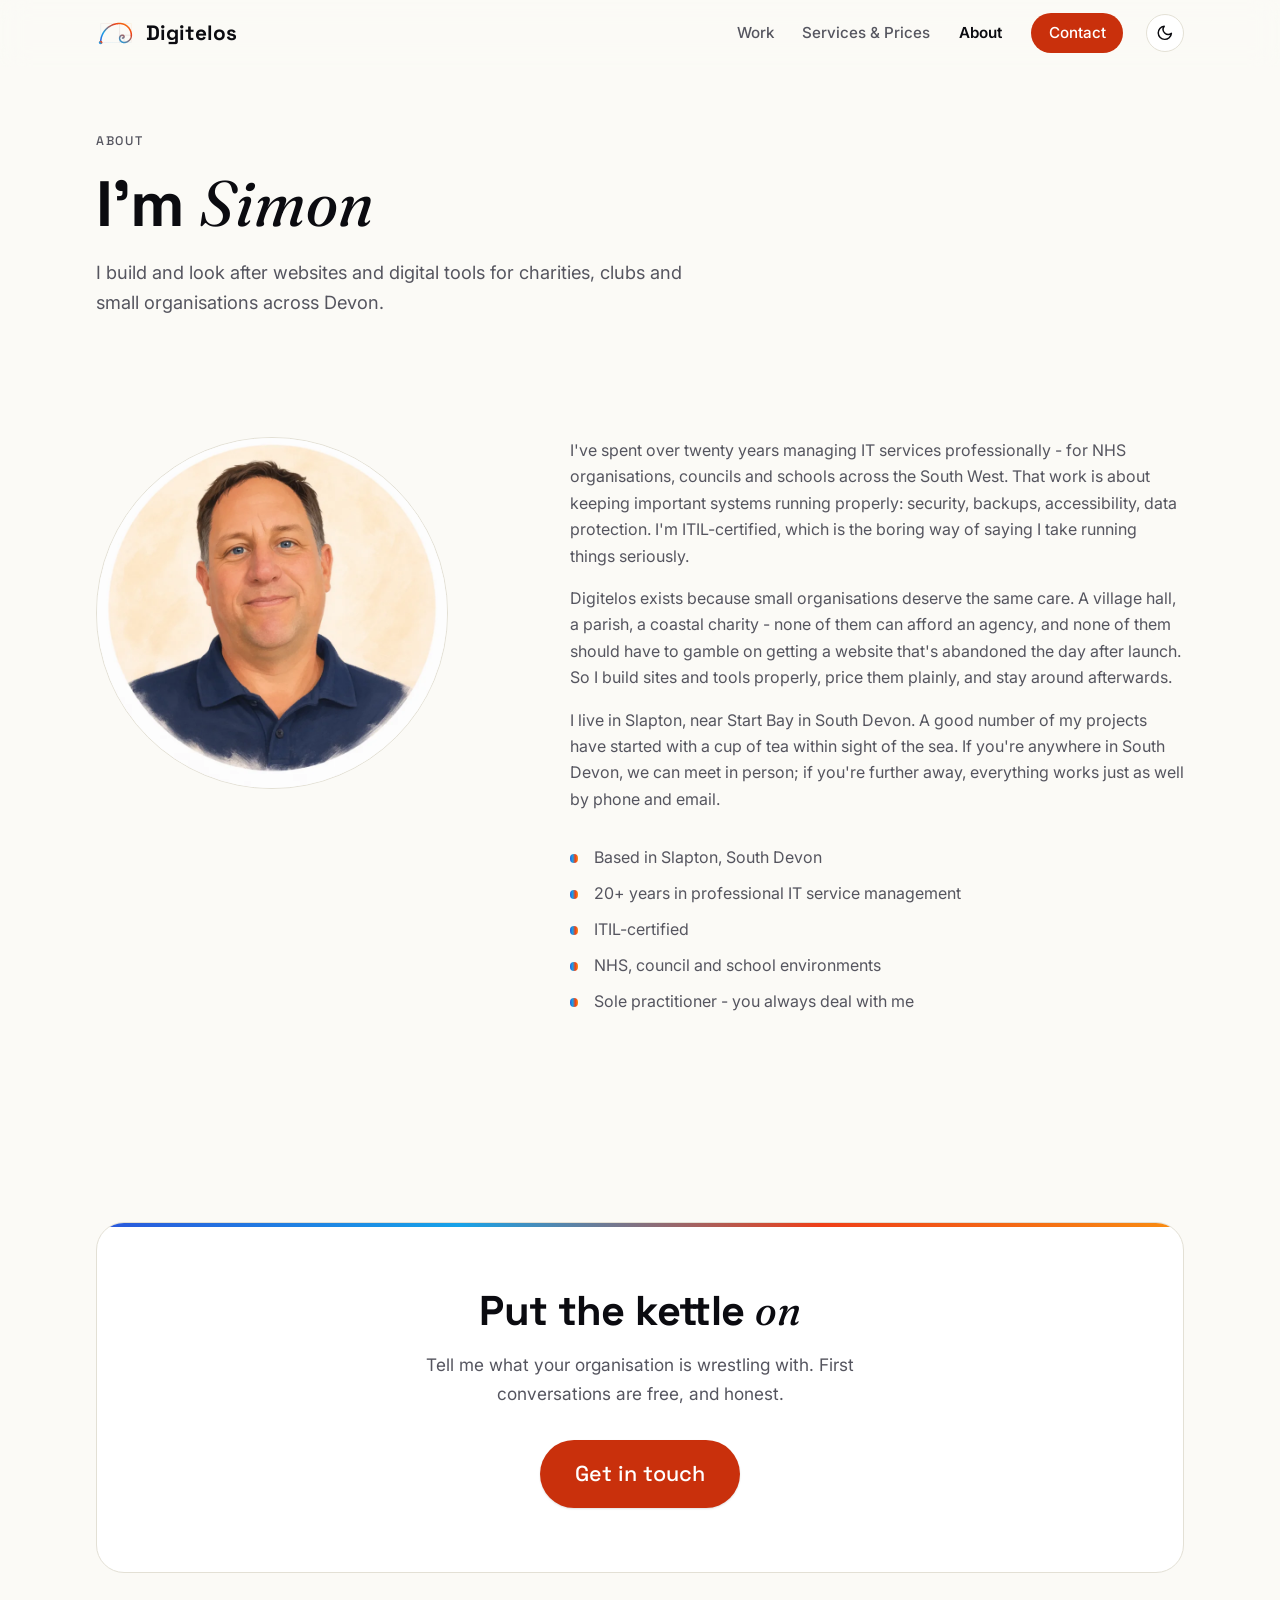
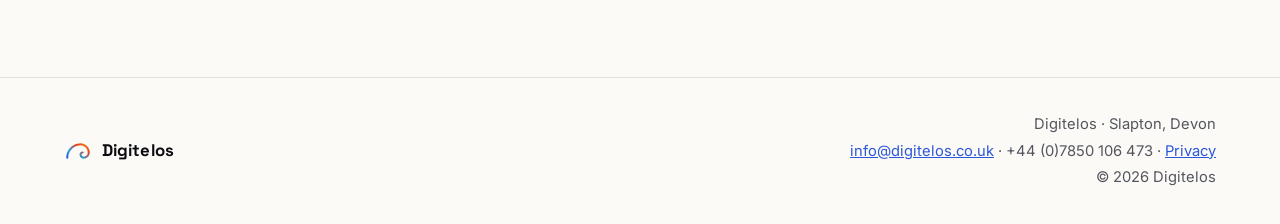
==== about/index.html @ 5cd56b97 "Add Simon's illustrated portrait to the About page Converted the uploaded 1254px PNG to an 800px Web" ====
<!DOCTYPE html>
<html lang="en-GB" data-theme="light">
<head>
  <meta charset="UTF-8">
  <meta name="viewport" content="width=device-width, initial-scale=1.0">
  <title>About Simon - Digitelos, Slapton, Devon</title>
  <meta name="description" content="Simon of Digitelos: 20+ years managing IT services for NHS organisations, councils and schools, now building websites and digital tools for Devon charities and clubs.">
  <link rel="canonical" href="https://digitelos.co.uk/about/">

  <link rel="icon" href="/favicon.ico" sizes="48x48">
  <link rel="icon" type="image/svg+xml" href="/assets/graphics/logo/Digitelos-B-appicon.svg">
  <link rel="apple-touch-icon" href="/assets/graphics/favicon/apple-touch-icon-180.png">
  <link rel="manifest" href="/site.webmanifest">
  <meta name="theme-color" content="#FBFAF6">

  <meta property="og:title" content="About Simon - Digitelos, Slapton, Devon">
  <meta property="og:description" content="Simon of Digitelos: 20+ years managing IT services for NHS organisations, councils and schools, now building websites and digital tools for Devon charities and clubs.">
  <meta property="og:image" content="https://digitelos.co.uk/assets/graphics/og-image.png">
  <meta property="og:type" content="website">
  <meta property="og:url" content="https://digitelos.co.uk/about/">

  <link rel="preconnect" href="https://fonts.googleapis.com">
  <link rel="preconnect" href="https://fonts.gstatic.com" crossorigin>
  <link rel="stylesheet" href="https://fonts.googleapis.com/css2?family=Space+Grotesk:wght@500;700&family=Inter:wght@400;500;600&family=Fraunces:ital,opsz,wght@1,9..144,430&display=swap">
  <link rel="stylesheet" href="/css/main.css">

  <script>
    // Apply saved theme before first paint to avoid a flash of the wrong theme.
    // The "js" class gates scroll-reveal hiding so content stays visible without JS.
    document.documentElement.classList.add('js');
    try {
      var t = localStorage.getItem('digitelos-theme');
      if (t === 'dark' || t === 'light') document.documentElement.dataset.theme = t;
    } catch (e) {}
  </script>

  <script type="application/ld+json">
  {
    "@context": "https://schema.org",
    "@type": "LocalBusiness",
    "name": "Digitelos",
    "description": "Websites and digital tools for charities, clubs and small organisations in Devon and the South West.",
    "url": "https://digitelos.co.uk/",
    "email": "info@digitelos.co.uk",
    "telephone": "+44 7850 106473",
    "image": "https://digitelos.co.uk/assets/graphics/og-image.png",
    "logo": "https://digitelos.co.uk/assets/graphics/logo/Digitelos-B-icon.svg",
    "address": { "@type": "PostalAddress", "addressLocality": "Slapton", "addressRegion": "Devon", "addressCountry": "GB" },
    "areaServed": ["Devon", "South West England"],
    "founder": { "@type": "Person", "name": "Simon" },
    "priceRange": "££"
  }
  </script>
</head>
<body>

  <a class="skip-link" href="#main">Skip to content</a>
  <header class="site-header">
    <div class="header-inner">
      <a class="brand" href="/" aria-label="Digitelos - home">
        <img src="/assets/graphics/logo/Digitelos-B-icon.svg" alt="" width="40" height="40">
        <span class="brand-name">Digitelos</span>
      </a>
      <nav class="site-nav" aria-label="Main">
        <button class="nav-toggle" type="button" aria-expanded="false" aria-controls="nav-menu" aria-label="Menu">
          <svg class="icon-menu" viewBox="0 0 24 24" fill="none" stroke="currentColor" stroke-width="2" stroke-linecap="round" aria-hidden="true"><path d="M4 7h16M4 12h16M4 17h16"/></svg>
          <svg class="icon-close" viewBox="0 0 24 24" fill="none" stroke="currentColor" stroke-width="2" stroke-linecap="round" aria-hidden="true"><path d="M6 6l12 12M18 6L6 18"/></svg>
        </button>
        <div class="nav-menu" id="nav-menu">
          <a href="/work/">Work</a>
          <a href="/services/">Services &amp; Prices</a>
          <a href="/about/" aria-current="page">About</a>
          <a href="/contact/" class="nav-cta">Contact</a>
        </div>
        <button class="theme-toggle" type="button" aria-label="Dark theme" aria-pressed="false">
          <svg class="icon-moon" viewBox="0 0 24 24" fill="none" stroke="currentColor" stroke-width="2" stroke-linecap="round" stroke-linejoin="round" aria-hidden="true">
            <path d="M21 12.8A9 9 0 1 1 11.2 3a7 7 0 0 0 9.8 9.8z"/>
          </svg>
          <svg class="icon-sun" viewBox="0 0 24 24" fill="none" stroke="currentColor" stroke-width="2" stroke-linecap="round" stroke-linejoin="round" aria-hidden="true">
            <circle cx="12" cy="12" r="4"/>
            <path d="M12 2v2m0 16v2M4.9 4.9l1.4 1.4m11.4 11.4 1.4 1.4M2 12h2m16 0h2M4.9 19.1l1.4-1.4M17.7 6.3l1.4-1.4"/>
          </svg>
        </button>
      </nav>
    </div>
  </header>

  <main id="main">
    <section class="page-hero">
      <p class="eyebrow">About</p>
      <h1>I'm <em class="accent-serif">Simon</em></h1>
      <p class="lede">I build and look after websites and digital tools for charities, clubs and small organisations across Devon.</p>
    </section>

    <section class="section">
      <div class="about-layout">
        <figure class="about-photo reveal">
          <img class="portrait" src="/assets/graphics/simon.webp" alt="Illustrated portrait of Simon" width="800" height="800">
        </figure>
        <div class="about-story reveal" style="--i:1">
          <p>I've spent over twenty years managing IT services professionally - for NHS organisations, councils and schools across the South West. That work is about keeping important systems running properly: security, backups, accessibility, data protection. I'm ITIL-certified, which is the boring way of saying I take running things seriously.</p>
          <p>Digitelos exists because small organisations deserve the same care. A village hall, a parish, a coastal charity - none of them can afford an agency, and none of them should have to gamble on getting a website that's abandoned the day after launch. So I build sites and tools properly, price them plainly, and stay around afterwards.</p>
          <p>I live in Slapton, near Start Bay in South Devon. A good number of my projects have started with a cup of tea within sight of the sea. If you're anywhere in South Devon, we can meet in person; if you're further away, everything works just as well by phone and email.</p>
          <ul class="fact-list">
            <li>Based in Slapton, South Devon</li>
            <li>20+ years in professional IT service management</li>
            <li>ITIL-certified</li>
            <li>NHS, council and school environments</li>
            <li>Sole practitioner - you always deal with me</li>
          </ul>
        </div>
      </div>
    </section>

    <section class="section">
      <div class="contact-panel reveal">
        <h2>Put the kettle <em class="accent-serif">on</em></h2>
        <p class="section-lede">Tell me what your organisation is wrestling with. First conversations are free, and honest.</p>
        <a class="btn btn-primary btn-lg" href="/contact/">Get in touch</a>
      </div>
    </section>
  </main>

  <footer class="site-footer">
    <div class="footer-inner">
      <a class="brand brand-footer" href="/">
        <img src="/assets/graphics/logo/Digitelos-B-icon-simple.svg" alt="" width="28" height="28">
        <span class="brand-name">Digitelos</span>
      </a>
      <div class="footer-meta">
        <p>Digitelos · Slapton, Devon</p>
        <p><a href="mailto:info@digitelos.co.uk">info@digitelos.co.uk</a> · <a class="footer-phone" href="tel:+447850106473">+44 (0)7850 106 473</a> · <a href="/privacy/">Privacy</a></p>
        <p>&copy; <span data-year>2026</span> Digitelos</p>
      </div>
    </div>
  </footer>

  <script src="/js/main.js"></script>
</body>
</html>
---- css/main.css ----
/* ==========================================================================
   Digitelos - design tokens
   Brand spectrum from the Fibonacci spiral logo kit (Concept B "Construct"):
   #2B57DB -> #17A2E8 -> #EF3F18 -> #F98E12  (cobalt -> azure -> vermilion -> amber)
   Neutrals from the kit: ink #0B0B10, parchment #ECEAE1.
   Botanical sage greens are a supporting hue for the "organic life" motif only.

   Theming: semantic tokens on :root define the LIGHT theme (default).
   [data-theme="dark"] overrides them. Components use semantic tokens only.
   ========================================================================== */

:root {
  /* Brand colours (fixed, both themes) */
  --cobalt:      #2B57DB;
  --azure:       #17A2E8;
  --vermilion:   #EF3F18;
  --amber:       #F98E12;
  --ink:         #0B0B10;
  --parchment:   #ECEAE1;
  --brand-gradient: linear-gradient(90deg, var(--cobalt), var(--azure), var(--vermilion), var(--amber));

  /* Semantic tokens - light theme (default) */
  color-scheme: light;
  --bg:          #FBFAF6;
  --surface:     #FFFFFF;
  --text:        var(--ink);
  --text-muted:  #55555F;
  --border:      #E3E0D5;
  --accent:      var(--cobalt);
  --accent-hover: #1E43B8;
  --on-accent:   #FFFFFF;
  --cta:         #C9300C;   /* darkened vermilion: 5.4:1 with white text */
  --cta-hover:   #B02A0A;
  --on-cta:      #FFFFFF;
  --focus-ring:  var(--cobalt);   /* azure is only 2.7:1 on paper - fails SC 1.4.11 */
  --input-border: #8A8678;        /* 3.6:1 vs white input fill */

  /* Hero scene */
  --chaos-stroke: #999EAB;
  --scaffold:     rgba(11, 11, 16, 0.14);
  --stem:         #5F7A56;
  --leaf-1:       #7C9070;
  --leaf-2:       #93A97F;
  --leaf-3:       #5F7A56;
  --berry:        var(--amber);
  /* Devon spring hedgerow */
  --flower-primrose: #EDD263;
  --flower-campion:  #D96FA0;
  --flower-foxglove: #C05E96;
  --flower-bluebell: #7B7FD4;
  --flower-white:    #DDDACA;
  --glow-a:       rgba(23, 162, 232, 0.16);
  --glow-b:       rgba(249, 142, 18, 0.13);

  /* Type */
  --font-display: 'Space Grotesk', system-ui, sans-serif;
  --font-body:    'Inter', system-ui, -apple-system, 'Segoe UI', sans-serif;
  --font-accent:  'Fraunces', Georgia, serif;

  /* Rhythm */
  --space-1: 0.5rem;
  --space-2: 1rem;
  --space-3: 2rem;
  --space-4: 4rem;
  --space-5: 6.5rem;
  --radius:  12px;
  --radius-lg: 20px;
  --max-width: 72rem;

  /* Motion */
  --ease-out:    cubic-bezier(0.22, 0.61, 0.36, 1);
  --ease-settle: cubic-bezier(0.55, 0.06, 0.22, 1);
  --ease-bloom:  cubic-bezier(0.34, 1.35, 0.4, 1);
}

[data-theme="dark"] {
  color-scheme: dark;
  --bg:          var(--ink);
  --surface:     #15151C;
  --text:        var(--parchment);
  --text-muted:  #9C9CA6;
  --border:      #26262F;
  --accent:      var(--azure);
  --accent-hover: #45B6EE;
  --on-accent:   #06232F;
  --cta:         var(--vermilion);
  --cta-hover:   #F25B36;
  --on-cta:      #160602;
  --focus-ring:  var(--amber);
  --input-border: #6C7180;        /* 3.7:1 vs dark surface */

  --chaos-stroke: #4E5563;
  --scaffold:     rgba(236, 234, 225, 0.16);
  --stem:         #6F8A62;
  --leaf-1:       #8FA982;
  --leaf-2:       #A3B98F;
  --leaf-3:       #6F8A62;
  --flower-primrose: #E8DA82;
  --flower-campion:  #E08BB4;
  --flower-foxglove: #D078AC;
  --flower-bluebell: #8B90E0;
  --flower-white:    #B9B6A8;
  --glow-a:       rgba(23, 162, 232, 0.12);
  --glow-b:       rgba(249, 142, 18, 0.09);
}

/* ==========================================================================
   Base
   ========================================================================== */
*, *::before, *::after { box-sizing: border-box; }
html { scroll-behavior: smooth; }
body {
  margin: 0;
  font-family: var(--font-body);
  color: var(--text);
  background: var(--bg);
  line-height: 1.65;
  font-size: 1rem;
  -webkit-font-smoothing: antialiased;
}
img { max-width: 100%; height: auto; }
h1, h2, h3 {
  font-family: var(--font-display);
  font-weight: 700;
  line-height: 1.12;
  letter-spacing: -0.015em;
  margin: 0 0 var(--space-2);
  text-wrap: balance;
}
h1 { font-size: clamp(2.4rem, 5.5vw, 4rem); }
h2 { font-size: clamp(1.8rem, 3.6vw, 2.6rem); }
h3 { font-size: 1.18rem; margin-bottom: 0.5rem; }
p { margin: 0 0 var(--space-2); }
a { color: var(--accent); }

.accent-serif {
  font-family: var(--font-accent);
  font-style: italic;
  font-weight: 430;
  letter-spacing: 0;
}

.eyebrow {
  font-family: var(--font-display);
  font-size: 0.78rem;
  font-weight: 500;
  letter-spacing: 0.14em;
  text-transform: uppercase;
  color: var(--text-muted);
  margin-bottom: var(--space-2);
}

.skip-link {
  position: absolute;
  left: -999px;
  top: 0;
  z-index: 200;
  background: var(--accent);
  color: var(--on-accent);
  padding: 0.6rem 1rem;
  border-radius: 0 0 var(--radius) 0;
}
.skip-link:focus-visible { left: 0; }

/* ==========================================================================
   Header
   ========================================================================== */
.site-header {
  position: sticky;
  top: 0;
  z-index: 100;
  background: color-mix(in srgb, var(--bg) 82%, transparent);
  backdrop-filter: blur(14px);
  -webkit-backdrop-filter: blur(14px);
  border-bottom: 1px solid transparent;
  transition: border-color 250ms var(--ease-out), background-color 250ms var(--ease-out);
}
.site-header.scrolled { border-bottom-color: var(--border); }
.header-inner {
  display: flex;
  justify-content: space-between;
  align-items: center;
  gap: var(--space-2);
  padding: 0.8rem var(--space-3);
  max-width: var(--max-width);
  margin: 0 auto;
}
.brand { display: flex; align-items: center; gap: 0.6rem; text-decoration: none; color: var(--text); }
.brand-name { font-family: var(--font-display); font-weight: 700; font-size: 1.3rem; letter-spacing: 0.01em; }
.site-nav { display: flex; align-items: center; gap: clamp(0.9rem, 2.5vw, 1.4rem); }
.nav-menu { display: flex; align-items: center; gap: clamp(0.9rem, 2.5vw, 1.8rem); }
.site-nav a { text-decoration: none; color: var(--text-muted); font-weight: 500; font-size: 0.95rem; transition: color 180ms var(--ease-out); }
.site-nav a:hover, .site-nav a:focus-visible { color: var(--accent); }
.site-nav a[aria-current="page"]:not(.nav-cta) { color: var(--text); font-weight: 600; }
.nav-toggle {
  display: none;
  align-items: center;
  justify-content: center;
  width: 2.4rem;
  height: 2.4rem;
  padding: 0;
  border: 1px solid var(--border);
  border-radius: 50%;
  background: var(--surface);
  color: var(--text);
  cursor: pointer;
}
.nav-toggle .icon-menu, .nav-toggle .icon-close { width: 1.15rem; height: 1.15rem; }
.nav-toggle .icon-close { display: none; }
.nav-toggle[aria-expanded="true"] .icon-close { display: block; }
.nav-toggle[aria-expanded="true"] .icon-menu { display: none; }
.nav-cta {
  color: var(--on-cta) !important;
  background: var(--cta);
  padding: 0.45rem 1.1rem;
  border-radius: 999px;
  transition: background-color 180ms var(--ease-out), transform 180ms var(--ease-out);
}
.nav-cta:hover, .nav-cta:focus-visible { background: var(--cta-hover); transform: translateY(-1px); }

.theme-toggle {
  display: inline-flex;
  align-items: center;
  justify-content: center;
  width: 2.4rem;
  height: 2.4rem;
  padding: 0;
  border: 1px solid var(--border);
  border-radius: 50%;
  background: var(--surface);
  color: var(--text);
  cursor: pointer;
  transition: border-color 180ms var(--ease-out), color 180ms var(--ease-out);
}
.theme-toggle:hover { border-color: var(--accent); color: var(--accent); }
.theme-toggle .icon-sun,
.theme-toggle .icon-moon { width: 1.1rem; height: 1.1rem; }
.theme-toggle .icon-sun  { display: none; }
[data-theme="dark"] .theme-toggle .icon-sun  { display: block; }
[data-theme="dark"] .theme-toggle .icon-moon { display: none; }

/* ==========================================================================
   Buttons
   ========================================================================== */
.btn {
  display: inline-flex;
  align-items: center;
  justify-content: center;
  gap: 0.5rem;
  font-family: var(--font-display);
  font-weight: 500;
  font-size: 1rem;
  text-decoration: none;
  padding: 0.85rem 1.7rem;
  border-radius: 999px;
  cursor: pointer;
  transition: background-color 200ms var(--ease-out), border-color 200ms var(--ease-out),
              color 200ms var(--ease-out), transform 200ms var(--ease-out), box-shadow 200ms var(--ease-out);
}
.btn-primary {
  background: var(--cta);
  color: var(--on-cta);
  box-shadow: 0 1px 2px rgba(11, 11, 16, 0.12);
}
.btn-primary:hover, .btn-primary:focus-visible {
  background: var(--cta-hover);
  transform: translateY(-2px);
  box-shadow: 0 6px 18px color-mix(in srgb, var(--cta) 30%, transparent);
}
.btn-ghost {
  border: 1px solid var(--border);
  color: var(--text);
  background: transparent;
}
.btn-ghost:hover, .btn-ghost:focus-visible { border-color: var(--accent); color: var(--accent); transform: translateY(-2px); }
.btn-lg { font-size: clamp(1.05rem, 2.4vw, 1.35rem); padding: 1rem 2.2rem; }

/* ==========================================================================
   Hero
   ========================================================================== */
.hero {
  position: relative;
  overflow: hidden;
}
.hero-glow {
  position: absolute;
  width: 44rem;
  height: 44rem;
  border-radius: 50%;
  filter: blur(70px);
  pointer-events: none;
  z-index: 0;
}
.hero-glow-a { background: radial-gradient(circle, var(--glow-a), transparent 65%); top: -18rem; right: -10rem; animation: drift 16s var(--ease-out) infinite alternate; }
.hero-glow-b { background: radial-gradient(circle, var(--glow-b), transparent 65%); bottom: -22rem; left: -12rem; animation: drift 19s var(--ease-out) infinite alternate-reverse; }
@keyframes drift {
  from { transform: translate(0, 0); }
  to   { transform: translate(2.2rem, 1.4rem); }
}

.hero-inner {
  position: relative;
  z-index: 1;
  display: grid;
  grid-template-columns: minmax(0, 6fr) minmax(0, 5fr);
  align-items: center;
  gap: var(--space-3);
  max-width: var(--max-width);
  margin: 0 auto;
  padding: var(--space-4) var(--space-3) var(--space-3);
  min-height: min(78dvh, 46rem);
}
.hero-copy .lede {
  font-size: 1.14rem;
  color: var(--text-muted);
  max-width: 34rem;
}
.hero-ctas { display: flex; flex-wrap: wrap; gap: var(--space-2); margin: var(--space-3) 0; }

.capability-strip {
  display: flex;
  flex-wrap: wrap;
  gap: 0.4rem 1.4rem;
  font-family: var(--font-display);
  font-size: 0.78rem;
  font-weight: 500;
  letter-spacing: 0.12em;
  text-transform: uppercase;
  color: var(--text-muted);
}
.capability-strip span { position: relative; }
.capability-strip span + span::before {
  content: "";
  position: absolute;
  left: -0.85rem;
  top: 50%;
  width: 3px;
  height: 3px;
  border-radius: 50%;
  background: var(--amber);
  transform: translateY(-50%);
}

/* ---- Hero scene: chaos -> spiral -> bloom -------------------------------- */
.hero-scene { position: relative; }
.scene-svg { width: 100%; height: auto; display: block; }

/* Chaos items: visible tangle by default; on .settled they spin/shrink into
   the spiral's eye. --tx/--ty point each item at the eye; --d staggers. */
.chaos-item {
  opacity: 0.85;
  transition: transform 2.4s var(--ease-settle) var(--d, 0s),
              opacity 1.4s ease calc(var(--d, 0s) + 0.9s);
}
.chaos-stroke { stroke: var(--chaos-stroke); stroke-width: 2; stroke-linecap: round; stroke-linejoin: round; fill: none; }
.chaos-fill   { fill: var(--chaos-stroke); }
.chaos-fill circle { stroke: none; }
.chaos-tint-azure     { stroke: color-mix(in srgb, var(--azure) 55%, var(--chaos-stroke)); }
.chaos-tint-vermilion { stroke: color-mix(in srgb, var(--vermilion) 45%, var(--chaos-stroke)); }
.settled .chaos-item {
  opacity: 0;
  transform: translate(var(--tx, 0), var(--ty, 0)) rotate(var(--rz, 90deg)) scale(0.12);
}

/* Golden scaffold + spiral: hidden until the chaos converges. */
.scaffold rect, .scaffold path {
  stroke: var(--scaffold);
  stroke-width: 0.7;
  fill: none;
}
.scaffold { opacity: 0; transition: opacity 1.7s ease 3.4s; }
.settled .scaffold { opacity: 1; }

.spiral-path {
  stroke-width: 7;
  stroke-linecap: round;
  fill: none;
  stroke-dasharray: 100;
  stroke-dashoffset: 100;
  transition: stroke-dashoffset 3.1s var(--ease-out) 1.2s;
}
.settled .spiral-path { stroke-dashoffset: 0; }

.spiral-dot { opacity: 0; transform-origin: center; transform-box: fill-box; transform: scale(0); transition: opacity 0.5s ease, transform 0.6s var(--ease-bloom); }
.spiral-dot-start { transition-delay: 1.3s; }
.spiral-dot-end   { transition-delay: 4.1s; }
.settled .spiral-dot { opacity: 1; transform: scale(1); }

/* Flora: a Devon spring hedgerow that blooms after the spiral settles,
   then sways gently forever. */
.stem      { stroke: var(--stem); stroke-width: 2.2; stroke-linecap: round; fill: none; }
.stem-thin { stroke: var(--stem); stroke-width: 1.4; stroke-linecap: round; fill: none; }
.grass       { stroke: var(--leaf-3); stroke-width: 2; stroke-linecap: round; fill: none; }
.grass-light { stroke: var(--leaf-2); }
.fern { stroke: var(--leaf-1); stroke-width: 1.8; stroke-linecap: round; fill: none; }
.leaf-1 { fill: var(--leaf-1); }
.leaf-2 { fill: var(--leaf-2); }
.leaf-3 { fill: var(--leaf-3); }
.berry  { fill: var(--berry); }
.umbel-dot       { fill: var(--flower-white); }
.blossom         { fill: var(--flower-white); }
.petal-primrose  { fill: var(--flower-primrose); }
.petal-campion   { fill: var(--flower-campion); }
.bell-foxglove   { fill: var(--flower-foxglove); }
.bell-bluebell   { fill: var(--flower-bluebell); }
.flower-centre       { fill: var(--amber); }
.flower-centre-light { fill: var(--bg); }
.seed      { fill: var(--leaf-2); opacity: 0.8; }
.seed-warm { fill: var(--amber); }
.sprig {
  opacity: 0;
  transform-origin: bottom center;
  transform-box: fill-box;
  transform: scale(0.55);
  transition: opacity 0.9s ease var(--d, 4.2s), transform 1.3s var(--ease-bloom) var(--d, 4.2s);
}
.settled .sprig { opacity: 1; transform: scale(1); }
.leaf, .berry, .bloom {
  opacity: 0;
  transform-box: fill-box;
  transform-origin: bottom center;
  transition: opacity 0.7s ease var(--d, 4.6s), scale 1s var(--ease-bloom) var(--d, 4.6s);
  scale: 0.2;
}
.settled .leaf, .settled .berry, .settled .bloom { opacity: 1; scale: 1; }
/* Sway starts only after every bloom has finished (last bloom ends ~7.6s),
   and always eases out from 0deg — a reversed animation-direction here
   would make plants snap to full tilt on the first frame. */
.settled .sprig { animation: sway 7.5s ease-in-out 8s infinite alternate; }
.settled .flora > g:nth-child(even) .sprig { --sway-amp: -2deg; animation-duration: 9s; }
@keyframes sway {
  from { rotate: 0deg; }
  to   { rotate: var(--sway-amp, 2.4deg); }
}

.replay {
  position: absolute;
  right: 0.4rem;
  bottom: 0.4rem;
  display: inline-flex;
  align-items: center;
  justify-content: center;
  width: 2.5rem;
  height: 2.5rem;
  border: 1px solid var(--border);
  border-radius: 50%;
  background: color-mix(in srgb, var(--surface) 80%, transparent);
  color: var(--text-muted);
  cursor: pointer;
  transition: color 180ms var(--ease-out), border-color 180ms var(--ease-out), opacity 400ms ease;
}
.replay[hidden] { display: none; }
.hero-scene.no-anim * { transition: none !important; animation: none !important; }
.replay:hover, .replay:focus-visible { color: var(--accent); border-color: var(--accent); }
.replay svg { width: 1.05rem; height: 1.05rem; }

/* ==========================================================================
   Sections
   ========================================================================== */
.section {
  max-width: var(--max-width);
  margin: 0 auto;
  padding: var(--space-5) var(--space-3);
}
.section-alt {
  max-width: none;
  background: color-mix(in srgb, var(--surface) 55%, var(--bg));
  border-top: 1px solid var(--border);
  border-bottom: 1px solid var(--border);
}
.section-alt > * { max-width: var(--max-width); margin-left: auto; margin-right: auto; }
.section-head { max-width: 44rem; margin-bottom: var(--space-4); }
.section-lede { color: var(--text-muted); font-size: 1.08rem; }

/* Services */
.card-grid {
  display: grid;
  grid-template-columns: repeat(3, minmax(0, 1fr));
  gap: var(--space-2);
}
.card {
  background: var(--surface);
  border: 1px solid var(--border);
  border-radius: var(--radius-lg);
  padding: var(--space-3) var(--space-3) var(--space-2);
  transition: transform 220ms var(--ease-out), border-color 220ms var(--ease-out), box-shadow 220ms var(--ease-out);
}
.card:hover {
  transform: translateY(-4px);
  border-color: color-mix(in srgb, var(--accent) 45%, var(--border));
  box-shadow: 0 14px 34px -18px color-mix(in srgb, var(--accent) 35%, transparent);
}
.card p { color: var(--text-muted); font-size: 0.96rem; margin-bottom: 0; }
.card-icon {
  display: inline-flex;
  width: 2.9rem;
  height: 2.9rem;
  align-items: center;
  justify-content: center;
  border-radius: 12px;
  margin-bottom: var(--space-2);
  color: var(--accent);
  background: color-mix(in srgb, var(--accent) 10%, transparent);
}
.card-icon svg { width: 1.5rem; height: 1.5rem; }

/* Approach */
.steps {
  list-style: none;
  margin: 0;
  padding: 0;
  display: grid;
  grid-template-columns: repeat(3, minmax(0, 1fr));
  gap: var(--space-3);
  counter-reset: step;
}
.step { position: relative; padding-top: var(--space-2); }
.step-num {
  display: block;
  font-family: var(--font-display);
  font-weight: 700;
  font-size: 2.6rem;
  line-height: 1;
  margin-bottom: var(--space-2);
  color: var(--step-c, var(--accent));
}
/* Steps walk the brand spectrum: cobalt -> vermilion -> amber */
.step:nth-child(1) { --step-c: var(--cobalt); }
.step:nth-child(2) { --step-c: var(--vermilion); }
.step:nth-child(3) { --step-c: #B36300; }   /* amber reads 2.3:1 on paper - darkened for light theme */
[data-theme="dark"] .step:nth-child(1) { --step-c: var(--azure); }
[data-theme="dark"] .step:nth-child(3) { --step-c: var(--amber); }
.step p { color: var(--text-muted); font-size: 0.98rem; margin-bottom: 0; }

/* Fact lists */
.fact-list {
  list-style: none;
  padding: 0;
  margin: var(--space-3) 0 0;
  display: grid;
  gap: 0.6rem;
}
.fact-list li {
  position: relative;
  padding-left: 1.5rem;
  color: var(--text-muted);
}
.fact-list li::before {
  content: "";
  position: absolute;
  left: 0;
  top: 0.62em;
  width: 0.55rem;
  height: 0.55rem;
  border-radius: 50%;
  background: var(--brand-gradient);
}

/* Contact */
.contact-panel {
  position: relative;
  text-align: center;
  background: var(--surface);
  border: 1px solid var(--border);
  border-radius: calc(var(--radius-lg) * 1.4);
  padding: var(--space-4) var(--space-3);
  overflow: hidden;
}
.contact-panel::before {
  content: "";
  position: absolute;
  inset: 0 0 auto;
  height: 4px;
  background: var(--brand-gradient);
}
.contact-panel .section-lede { max-width: 34rem; margin: 0 auto var(--space-3); }
.contact-note {
  margin: var(--space-2) 0 0;
  font-family: var(--font-display);
  font-size: 0.78rem;
  font-weight: 500;
  letter-spacing: 0.12em;
  text-transform: uppercase;
  color: var(--text-muted);
}

/* Footer */
.site-footer {
  border-top: 1px solid var(--border);
  padding: var(--space-3);
}
.footer-inner {
  max-width: var(--max-width);
  margin: 0 auto;
  display: flex;
  flex-wrap: wrap;
  gap: var(--space-2);
  align-items: center;
  justify-content: space-between;
  color: var(--text-muted);
  font-size: 0.92rem;
}
.footer-inner p { margin: 0; }
.brand-footer .brand-name { font-size: 1.05rem; }

/* ==========================================================================
   Page heroes (sub-pages)
   ========================================================================== */
.page-hero {
  max-width: var(--max-width);
  margin: 0 auto;
  padding: var(--space-4) var(--space-3) 0;
}
.page-hero .lede { font-size: 1.14rem; color: var(--text-muted); max-width: 38rem; }

/* Grids */
.grid-4 { grid-template-columns: repeat(4, minmax(0, 1fr)); }
.grid-3 { grid-template-columns: repeat(3, minmax(0, 1fr)); }
.grid-2 { grid-template-columns: repeat(2, minmax(0, 1fr)); }
@media (max-width: 1080px) { .grid-4 { grid-template-columns: repeat(2, minmax(0, 1fr)); } }
@media (max-width: 900px) { .grid-3 { grid-template-columns: 1fr; } .grid-2 { grid-template-columns: 1fr; } }

/* Work strip cards (home) */
.work-card {
  display: flex;
  flex-direction: column;
  gap: 0.4rem;
  background: var(--surface);
  border: 1px solid var(--border);
  border-radius: var(--radius-lg);
  padding: var(--space-2);
  text-decoration: none;
  color: var(--text);
  transition: transform 220ms var(--ease-out), border-color 220ms var(--ease-out), box-shadow 220ms var(--ease-out);
}
.work-card:hover, .work-card:focus-visible {
  transform: translateY(-4px);
  border-color: color-mix(in srgb, var(--accent) 45%, var(--border));
  box-shadow: 0 14px 34px -18px color-mix(in srgb, var(--accent) 35%, transparent);
}
.work-card img { border-radius: calc(var(--radius) - 2px); border: 1px solid var(--border); aspect-ratio: 3 / 2; object-fit: cover; object-position: top; }
.work-card h3 { margin: 0.4rem 0 0.2rem; font-size: 1.05rem; }
.work-card p { color: var(--text-muted); font-size: 0.92rem; margin: 0; }
.work-more { margin-top: auto; padding-top: 0.6rem; color: var(--accent); font-weight: 600; font-size: 0.92rem; }
.work-card:hover .work-more { text-decoration: underline; }

/* Work page projects */
.projects { display: grid; gap: var(--space-4); }
.project {
  display: grid;
  grid-template-columns: minmax(0, 5fr) minmax(0, 6fr);
  gap: var(--space-3);
  align-items: center;
  scroll-margin-top: 6rem;
}
.project-flip .project-figure { order: 2; }
.project-figure { margin: 0; display: grid; gap: var(--space-2); }
.shot-portrait { width: min(64%, 280px); margin: 0 auto; }
.project-figure img { border: 1px solid var(--border); border-radius: var(--radius-lg); box-shadow: 0 20px 40px -30px rgba(11, 11, 16, 0.4); }
.project h2 { margin-bottom: 0.2rem; }
.project-meta {
  font-family: var(--font-display);
  font-size: 0.78rem;
  font-weight: 500;
  letter-spacing: 0.12em;
  text-transform: uppercase;
  color: var(--text-muted);
}
.project-body p { color: var(--text-muted); }
.project-outcome { color: var(--text) !important; font-weight: 600; }
.testimonial {
  margin: var(--space-2) 0 0;
  padding: var(--space-2);
  border-left: 3px solid var(--amber);
  background: color-mix(in srgb, var(--surface) 70%, var(--bg));
  border-radius: 0 var(--radius) var(--radius) 0;
}
.testimonial cite { display: block; margin-top: 0.4rem; font-style: normal; color: var(--text-muted); font-size: 0.9rem; }
a.external { color: var(--accent); font-weight: 500; }

/* Packages & prices */
.package h2, .package h3 { font-size: 1.15rem; margin-bottom: 0.3rem; }
.price {
  font-family: var(--font-display);
  font-weight: 700;
  font-size: 2rem;
  color: var(--accent);
  margin: 0 0 var(--space-1);
}
.price-per { font-size: 1rem; font-weight: 500; color: var(--text-muted); }
.consulting-note { margin-top: var(--space-3); color: var(--text-muted); max-width: 44rem; }

/* FAQ */
.faq { max-width: 44rem; display: grid; gap: var(--space-1); }
.faq-item {
  background: var(--surface);
  border: 1px solid var(--border);
  border-radius: var(--radius);
  padding: 0;
}
.faq-item summary {
  cursor: pointer;
  padding: var(--space-2);
  font-family: var(--font-display);
  font-weight: 500;
  list-style: none;
  position: relative;
  padding-right: 3rem;
}
.faq-item summary::-webkit-details-marker { display: none; }
.faq-item summary::after {
  content: "+";
  position: absolute;
  right: var(--space-2);
  top: 50%;
  transform: translateY(-50%);
  font-size: 1.4rem;
  color: var(--accent);
  transition: transform 200ms var(--ease-out);
}
.faq-item[open] summary::after { content: "\2212"; }
.faq-item p { padding: 0 var(--space-2) var(--space-2); margin: 0; color: var(--text-muted); }

/* Why Digitelos (home) */
.why-grid {
  display: grid;
  grid-template-columns: minmax(0, 3fr) minmax(0, 2fr);
  gap: var(--space-4);
  align-items: center;
}
.why-grid p { color: var(--text-muted); }
.why-facts { background: var(--surface); border: 1px solid var(--border); border-radius: var(--radius-lg); padding: var(--space-3); }
.why-facts .fact-list { margin-top: 0; }

/* About */
.about-layout {
  display: grid;
  grid-template-columns: minmax(0, 2fr) minmax(0, 3fr);
  gap: var(--space-4);
  align-items: start;
}
.about-photo { margin: 0; }
.about-photo .portrait {
  display: block;
  width: min(100%, 22rem);
  aspect-ratio: 1;
  object-fit: cover;
  border-radius: 50%;
  border: 1px solid var(--border);
}
.photo-placeholder {
  display: flex;
  flex-direction: column;
  align-items: center;
  justify-content: center;
  gap: var(--space-2);
  text-align: center;
  aspect-ratio: 4 / 5;
  border: 1px dashed var(--border);
  border-radius: var(--radius-lg);
  background: var(--surface);
  color: var(--text-muted);
  padding: var(--space-3);
  font-size: 0.95rem;
}
.about-story p { color: var(--text-muted); }

/* Contact */
.contact-layout {
  display: grid;
  grid-template-columns: minmax(0, 3fr) minmax(0, 2fr);
  gap: var(--space-4);
  align-items: start;
}
.contact-form { display: grid; gap: var(--space-2); }
.form-field { display: grid; gap: 0.35rem; }
.form-field label { font-weight: 600; font-size: 0.95rem; }
.label-hint { font-weight: 400; color: var(--text-muted); }
.form-field input,
.form-field select,
.form-field textarea {
  font: inherit;
  color: var(--text);
  background: var(--surface);
  border: 1px solid var(--input-border);
  border-radius: var(--radius);
  padding: 0.75rem 0.9rem;
  width: 100%;
}
.form-field textarea { resize: vertical; }
.form-field input:focus-visible,
.form-field select:focus-visible,
.form-field textarea:focus-visible { outline: 3px solid var(--focus-ring); outline-offset: 1px; border-color: var(--accent); }
.contact-form .btn { justify-self: start; }
.form-note { color: var(--text-muted); font-size: 0.9rem; margin: 0; }
.contact-aside {
  background: var(--surface);
  border: 1px solid var(--border);
  border-radius: var(--radius-lg);
  padding: var(--space-3);
}
.contact-aside h2 { font-size: 1.15rem; }
.contact-aside p { color: var(--text-muted); }
.contact-big { font-family: var(--font-display); font-weight: 700; font-size: 1.2rem; word-break: break-all; }
.contact-phone { font-family: var(--font-display); font-weight: 500; color: var(--text); }

/* Prose (privacy) */
.prose { max-width: 44rem; }
.prose h2 { font-size: 1.2rem; margin-top: var(--space-3); }
.prose p { color: var(--text-muted); }

/* Footer meta */
.footer-meta { text-align: right; }
.footer-meta p { margin: 0.15rem 0; font-size: 0.92rem; }
.footer-phone { color: var(--text-muted); text-decoration: none; }
.footer-phone:hover, .footer-phone:focus-visible { color: var(--accent); text-decoration: underline; }
.contact-phone a { color: var(--text); text-decoration: none; }
.contact-phone a:hover, .contact-phone a:focus-visible { color: var(--accent); text-decoration: underline; }
@media (max-width: 720px) {
  .footer-inner { flex-direction: column; align-items: flex-start; }
  .footer-meta { text-align: left; }
}

/* ==========================================================================
   Scroll reveals
   ========================================================================== */
.js .reveal {
  opacity: 0;
  transform: translateY(26px);
  transition: opacity 0.7s ease, transform 0.7s var(--ease-out);
  transition-delay: calc(var(--i, 0) * 90ms);
}
.js .reveal.in-view { opacity: 1; transform: none; }

/* ==========================================================================
   Responsive
   ========================================================================== */
@media (max-width: 900px) {
  .hero-inner { grid-template-columns: 1fr; padding-top: var(--space-3); min-height: 0; }
  .hero-scene { max-width: 34rem; margin: 0 auto; }
  .card-grid { grid-template-columns: repeat(2, minmax(0, 1fr)); }
  .steps { grid-template-columns: 1fr; gap: var(--space-3); }
}
@media (max-width: 720px) {
  .header-inner { padding: 0.7rem var(--space-2); }
  .nav-toggle { display: inline-flex; }
  .nav-menu {
    display: none;
    position: absolute;
    top: calc(100% + 1px);
    left: 0;
    right: 0;
    flex-direction: column;
    align-items: stretch;
    gap: 0;
    padding: 0.5rem var(--space-2) var(--space-2);
    background: var(--bg);
    border-bottom: 1px solid var(--border);
    box-shadow: 0 18px 30px -20px rgba(11, 11, 16, 0.35);
  }
  .nav-menu.open { display: flex; }
  .nav-menu a { padding: 0.9rem 0.4rem; font-size: 1.05rem; border-bottom: 1px solid var(--border); }
  .nav-menu a:last-child { border-bottom: none; }
  .nav-menu .nav-cta { margin-top: 0.6rem; text-align: center; border-radius: 999px; padding: 0.7rem 1rem; }
  .site-header { position: sticky; }
  .section { padding: var(--space-4) var(--space-2); }
  .hero-inner { padding-left: var(--space-2); padding-right: var(--space-2); }
  .card-grid { grid-template-columns: 1fr; }
  .btn-lg { width: 100%; }
  .contact-layout { grid-template-columns: 1fr; }
  .about-layout { grid-template-columns: 1fr; }
  .why-grid { grid-template-columns: 1fr; }
  .project, .project-flip { grid-template-columns: 1fr; }
}
.site-header { position: sticky; }
.header-inner { position: relative; }

/* ==========================================================================
   Accessibility
   ========================================================================== */
:focus-visible { outline: 3px solid var(--focus-ring); outline-offset: 2px; }

@media (prefers-reduced-motion: reduce) {
  html { scroll-behavior: auto; }
  *, *::before, *::after { animation: none !important; transition: none !important; }
  /* Show the hero's calm end-state immediately. */
  .chaos-item { opacity: 0; }
  .scaffold, .spiral-dot, .sprig, .leaf, .berry, .bloom { opacity: 1; transform: none; scale: 1; }
  .spiral-path { stroke-dashoffset: 0; }
  .reveal { opacity: 1; transform: none; }
  .replay { display: none; }
}
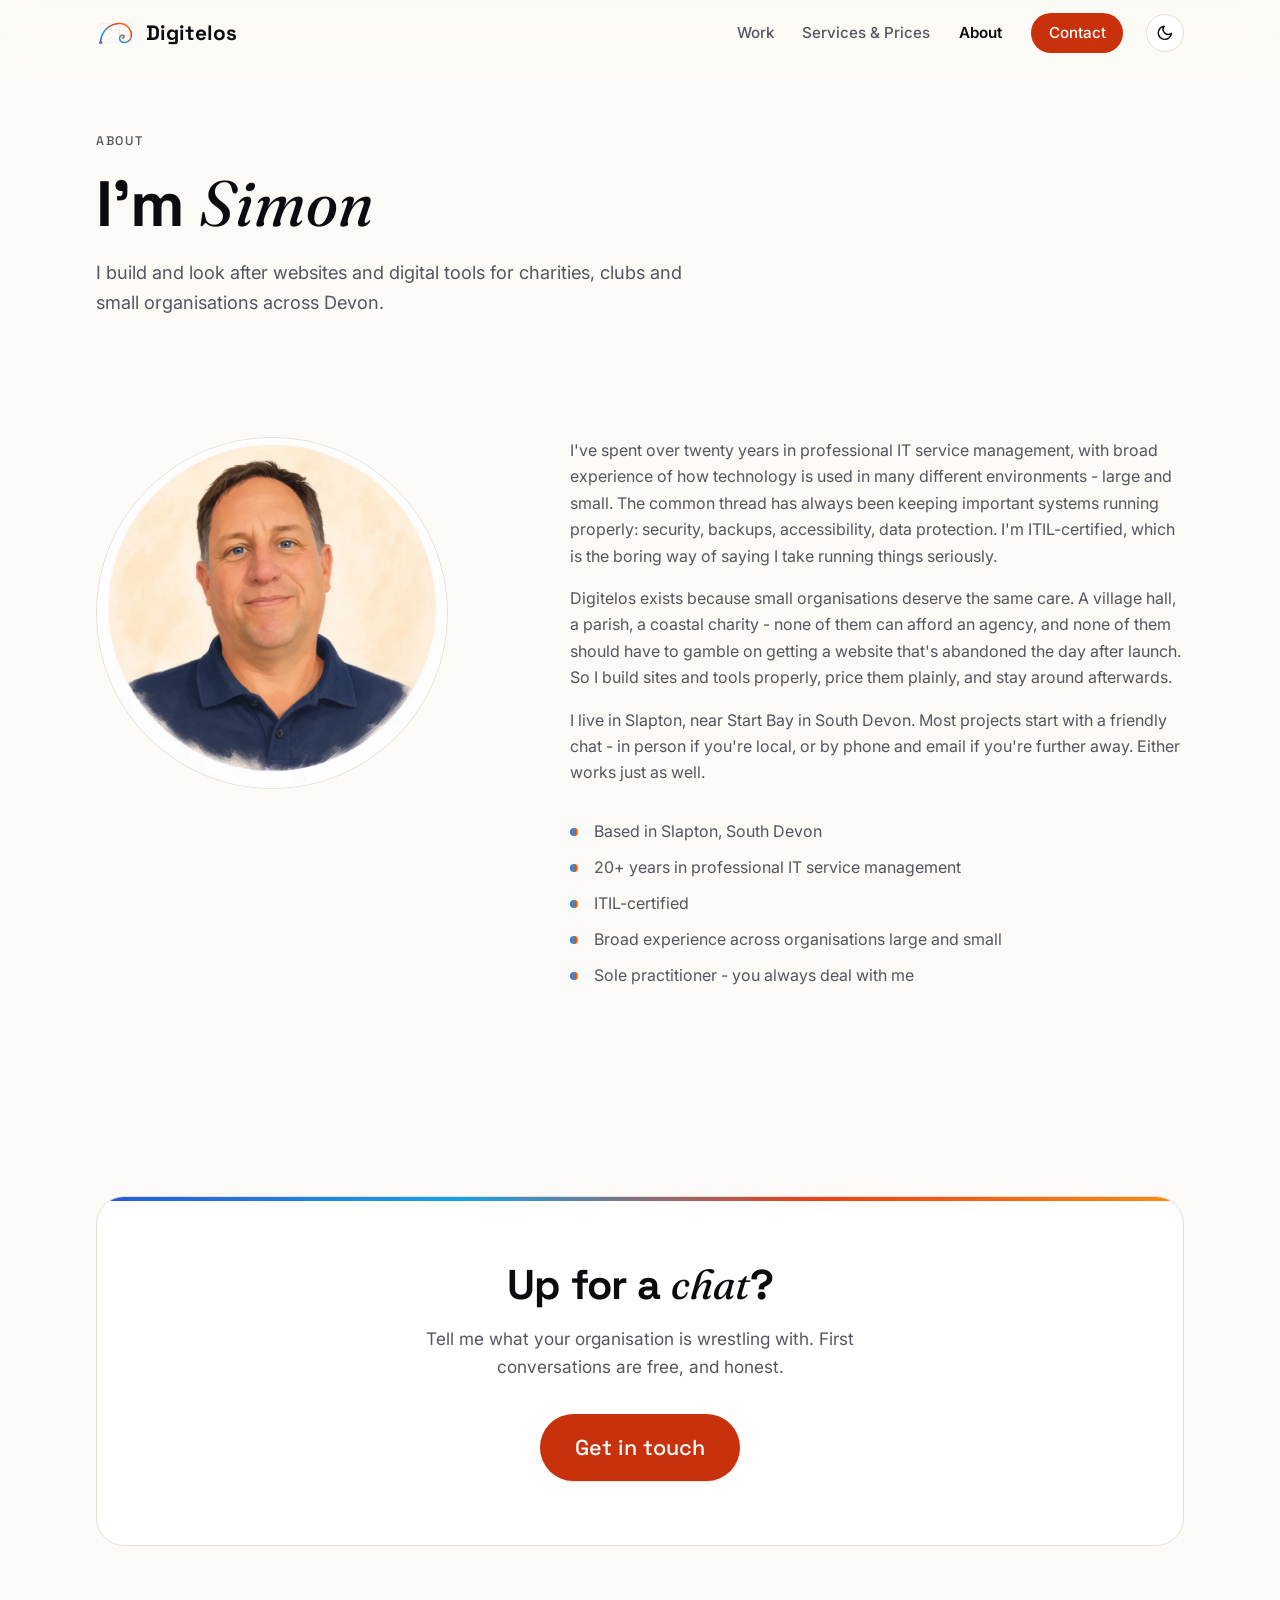
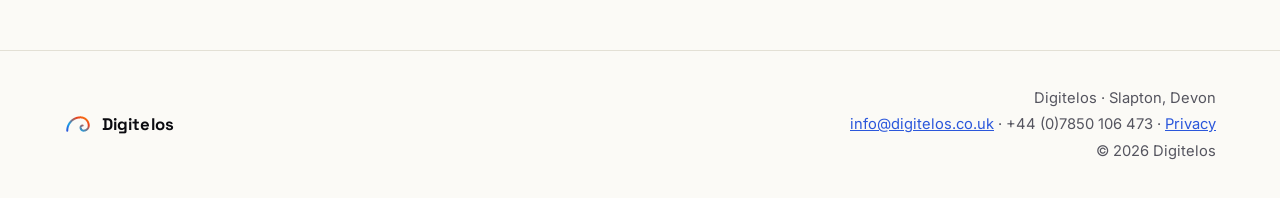
==== commit 8abc5fb5: "Soften About and Why-Digitelos copy per Simon's request - Career background now reads as broad IT se" ====
--- a/about/index.html
+++ b/about/index.html
@@ -4,7 +4,7 @@
   <meta charset="UTF-8">
   <meta name="viewport" content="width=device-width, initial-scale=1.0">
   <title>About Simon - Digitelos, Slapton, Devon</title>
-  <meta name="description" content="Simon of Digitelos: 20+ years managing IT services for NHS organisations, councils and schools, now building websites and digital tools for Devon charities and clubs.">
+  <meta name="description" content="Simon of Digitelos: over twenty years in IT service management across organisations large and small, now building websites and digital tools for Devon charities and clubs.">
   <link rel="canonical" href="https://digitelos.co.uk/about/">
 
   <link rel="icon" href="/favicon.ico" sizes="48x48">
@@ -14,7 +14,7 @@
   <meta name="theme-color" content="#FBFAF6">
 
   <meta property="og:title" content="About Simon - Digitelos, Slapton, Devon">
-  <meta property="og:description" content="Simon of Digitelos: 20+ years managing IT services for NHS organisations, councils and schools, now building websites and digital tools for Devon charities and clubs.">
+  <meta property="og:description" content="Simon of Digitelos: over twenty years in IT service management across organisations large and small, now building websites and digital tools for Devon charities and clubs.">
   <meta property="og:image" content="https://digitelos.co.uk/assets/graphics/og-image.png">
   <meta property="og:type" content="website">
   <meta property="og:url" content="https://digitelos.co.uk/about/">
@@ -98,14 +98,14 @@
           <img class="portrait" src="/assets/graphics/simon.webp" alt="Illustrated portrait of Simon" width="800" height="800">
         </figure>
         <div class="about-story reveal" style="--i:1">
-          <p>I've spent over twenty years managing IT services professionally - for NHS organisations, councils and schools across the South West. That work is about keeping important systems running properly: security, backups, accessibility, data protection. I'm ITIL-certified, which is the boring way of saying I take running things seriously.</p>
+          <p>I've spent over twenty years in professional IT service management, with broad experience of how technology is used in many different environments - large and small. The common thread has always been keeping important systems running properly: security, backups, accessibility, data protection. I'm ITIL-certified, which is the boring way of saying I take running things seriously.</p>
           <p>Digitelos exists because small organisations deserve the same care. A village hall, a parish, a coastal charity - none of them can afford an agency, and none of them should have to gamble on getting a website that's abandoned the day after launch. So I build sites and tools properly, price them plainly, and stay around afterwards.</p>
-          <p>I live in Slapton, near Start Bay in South Devon. A good number of my projects have started with a cup of tea within sight of the sea. If you're anywhere in South Devon, we can meet in person; if you're further away, everything works just as well by phone and email.</p>
+          <p>I live in Slapton, near Start Bay in South Devon. Most projects start with a friendly chat - in person if you're local, or by phone and email if you're further away. Either works just as well.</p>
           <ul class="fact-list">
             <li>Based in Slapton, South Devon</li>
             <li>20+ years in professional IT service management</li>
             <li>ITIL-certified</li>
-            <li>NHS, council and school environments</li>
+            <li>Broad experience across organisations large and small</li>
             <li>Sole practitioner - you always deal with me</li>
           </ul>
         </div>
@@ -114,7 +114,7 @@
 
     <section class="section">
       <div class="contact-panel reveal">
-        <h2>Put the kettle <em class="accent-serif">on</em></h2>
+        <h2>Up for a <em class="accent-serif">chat</em>?</h2>
         <p class="section-lede">Tell me what your organisation is wrestling with. First conversations are free, and honest.</p>
         <a class="btn btn-primary btn-lg" href="/contact/">Get in touch</a>
       </div>
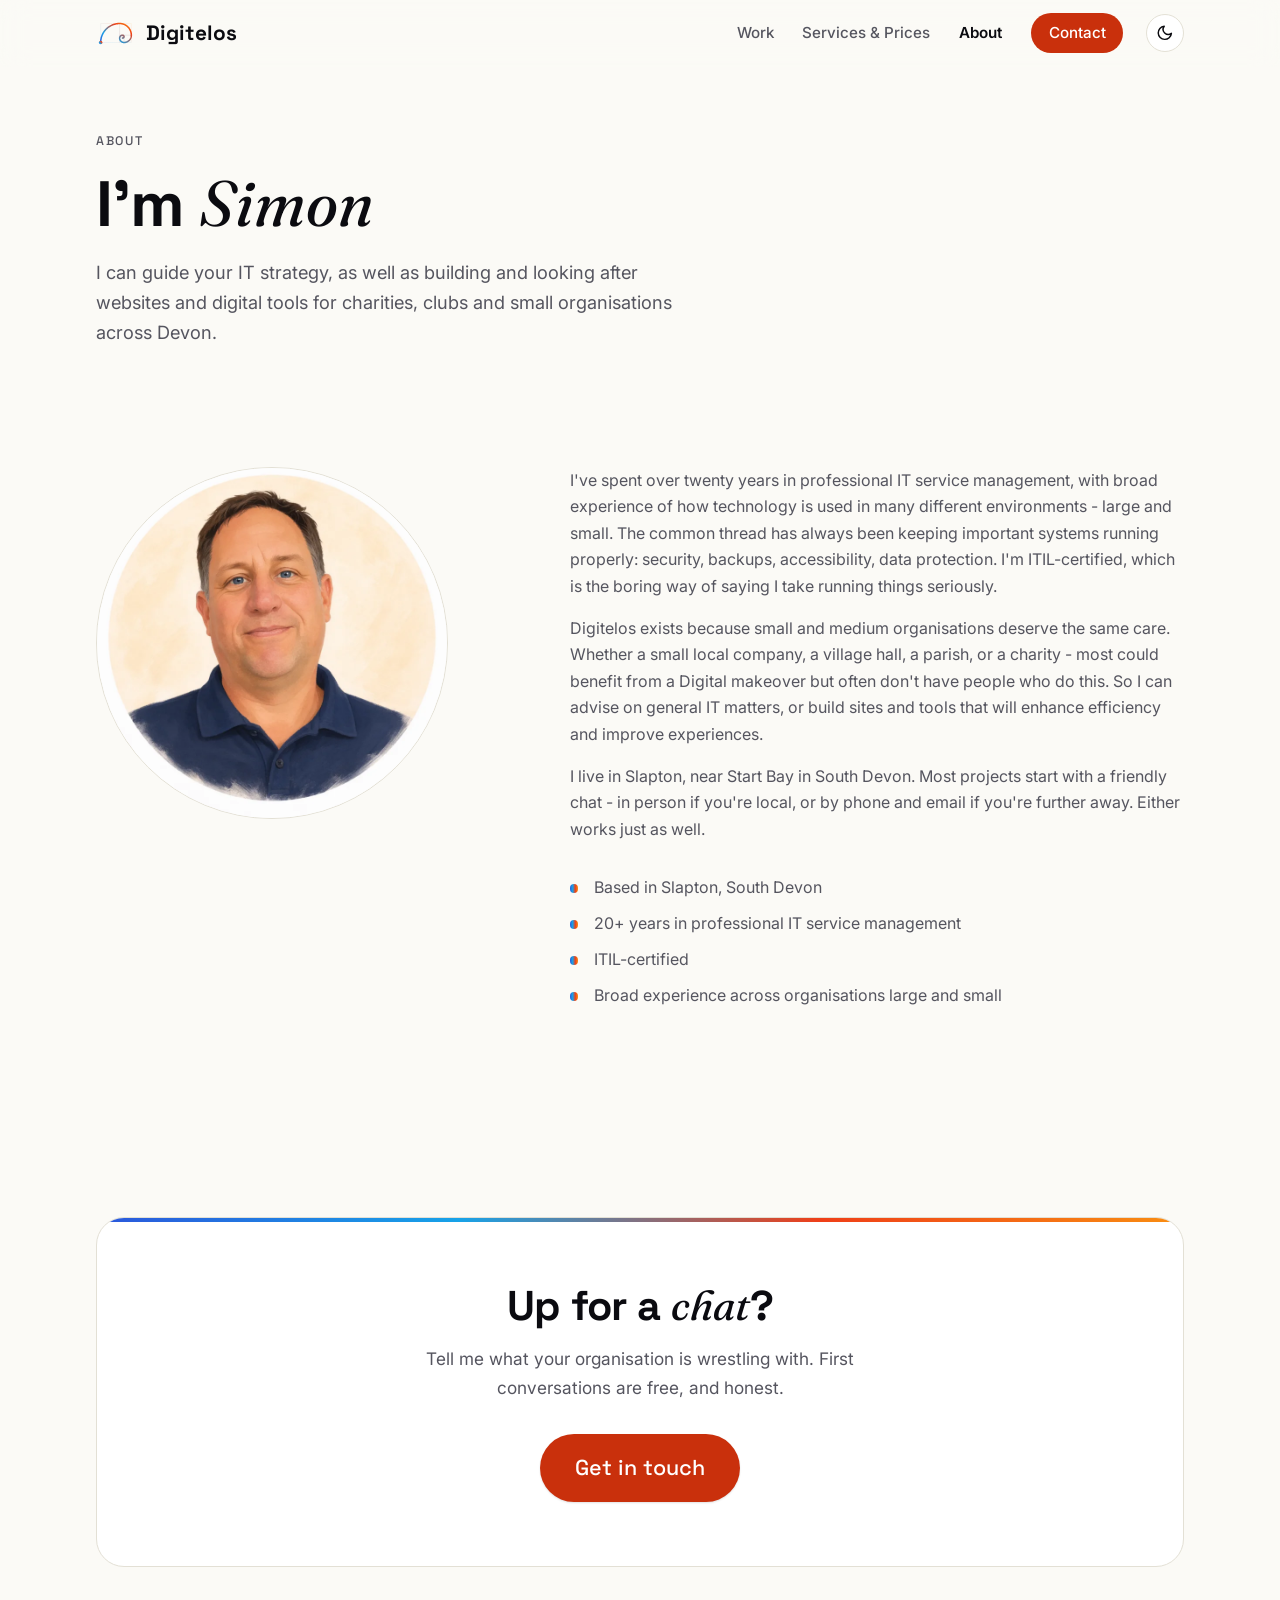
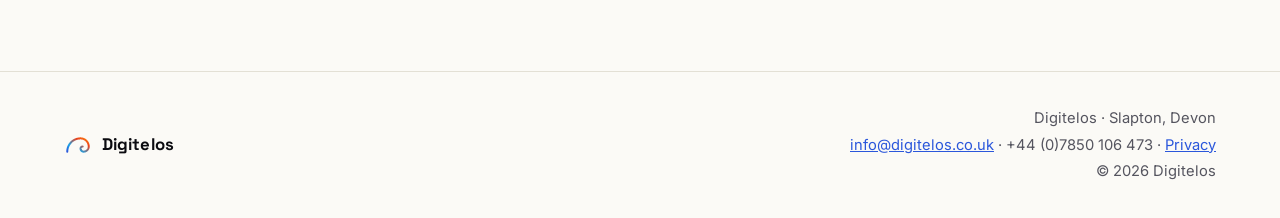
==== commit e7c3c8fd: "Revise business description and personal introduction Updated descriptions to reflect broader servic" ====
--- a/about/index.html
+++ b/about/index.html
@@ -8,7 +8,7 @@
   <link rel="canonical" href="https://digitelos.co.uk/about/">
 
   <link rel="icon" href="/favicon.ico" sizes="48x48">
-  <link rel="icon" type="image/svg+xml" href="/assets/graphics/logo/Digitelos-B-appicon.svg">
+  <link rel="icon" type="image/svg+xml" href="/assets/graphics/logo/Digitelos-B-icon-simple.svg">
   <link rel="apple-touch-icon" href="/assets/graphics/favicon/apple-touch-icon-180.png">
   <link rel="manifest" href="/site.webmanifest">
   <meta name="theme-color" content="#FBFAF6">
@@ -39,7 +39,7 @@
     "@context": "https://schema.org",
     "@type": "LocalBusiness",
     "name": "Digitelos",
-    "description": "Websites and digital tools for charities, clubs and small organisations in Devon and the South West.",
+    "description": "Consulting, websites and digital tools for charities, clubs and small organisations in Devon and the South West.",
     "url": "https://digitelos.co.uk/",
     "email": "info@digitelos.co.uk",
     "telephone": "+44 7850 106473",
@@ -89,7 +89,7 @@
     <section class="page-hero">
       <p class="eyebrow">About</p>
       <h1>I'm <em class="accent-serif">Simon</em></h1>
-      <p class="lede">I build and look after websites and digital tools for charities, clubs and small organisations across Devon.</p>
+      <p class="lede">I can guide your IT strategy, as well as building and looking after websites and digital tools for charities, clubs and small organisations across Devon.</p>
     </section>
 
     <section class="section">
@@ -99,14 +99,13 @@
         </figure>
         <div class="about-story reveal" style="--i:1">
           <p>I've spent over twenty years in professional IT service management, with broad experience of how technology is used in many different environments - large and small. The common thread has always been keeping important systems running properly: security, backups, accessibility, data protection. I'm ITIL-certified, which is the boring way of saying I take running things seriously.</p>
-          <p>Digitelos exists because small organisations deserve the same care. A village hall, a parish, a coastal charity - none of them can afford an agency, and none of them should have to gamble on getting a website that's abandoned the day after launch. So I build sites and tools properly, price them plainly, and stay around afterwards.</p>
+          <p>Digitelos exists because small and medium organisations deserve the same care. Whether a small local company, a village hall, a parish, or a charity - most could benefit from a Digital makeover but often don't have people who do this. So I can advise on general IT matters, or build sites and tools that will enhance efficiency and improve experiences.</p>
           <p>I live in Slapton, near Start Bay in South Devon. Most projects start with a friendly chat - in person if you're local, or by phone and email if you're further away. Either works just as well.</p>
           <ul class="fact-list">
             <li>Based in Slapton, South Devon</li>
             <li>20+ years in professional IT service management</li>
             <li>ITIL-certified</li>
             <li>Broad experience across organisations large and small</li>
-            <li>Sole practitioner - you always deal with me</li>
           </ul>
         </div>
       </div>
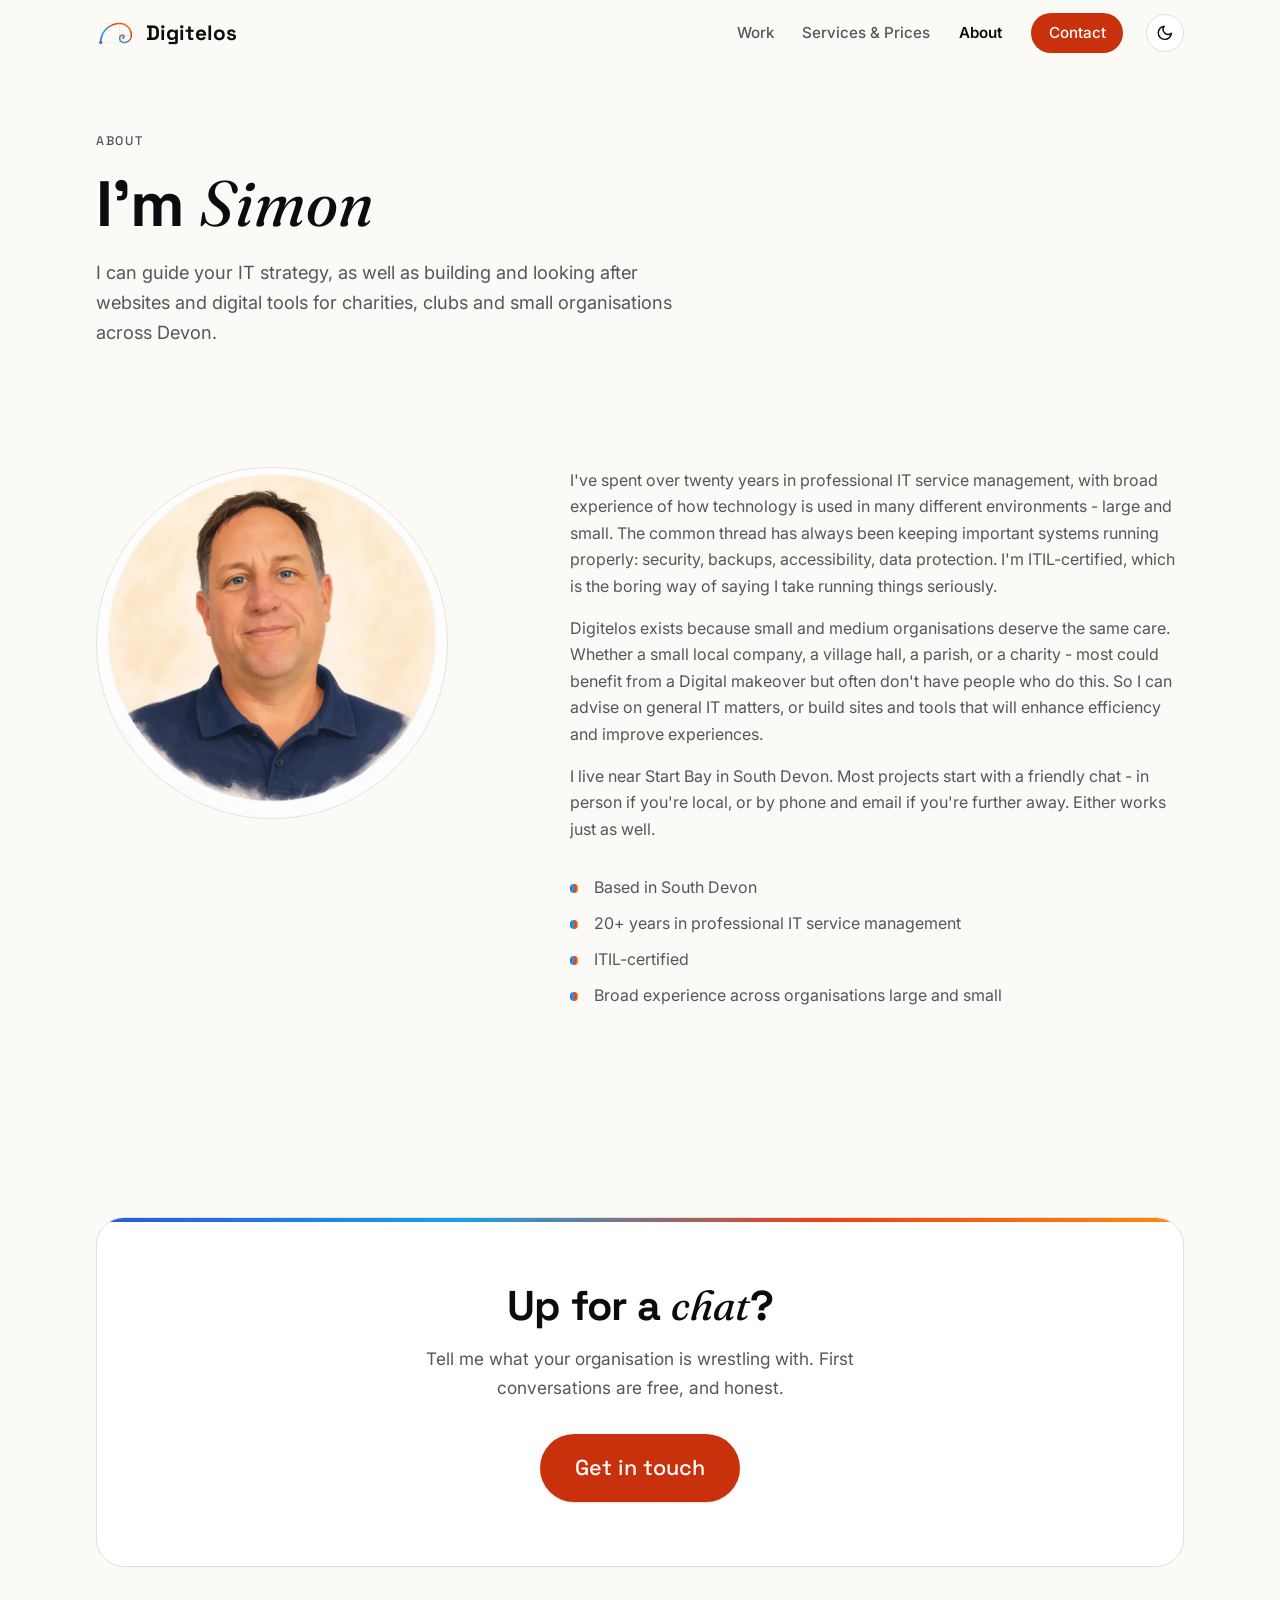
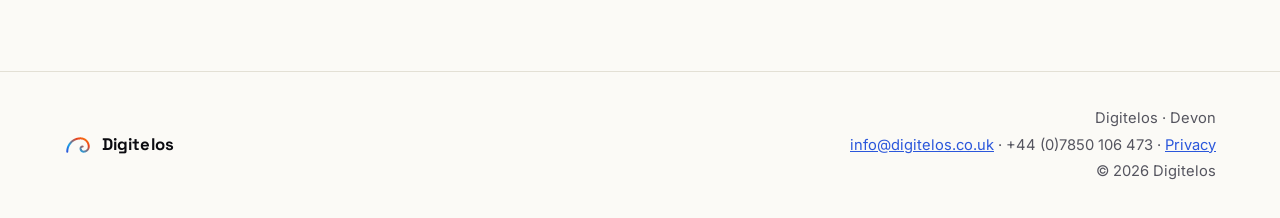
==== commit 3e592da9: "Update location references in about page" ====
--- a/about/index.html
+++ b/about/index.html
@@ -3,7 +3,7 @@
 <head>
   <meta charset="UTF-8">
   <meta name="viewport" content="width=device-width, initial-scale=1.0">
-  <title>About Simon - Digitelos, Slapton, Devon</title>
+  <title>About Simon - Digitelos, Devon</title>
   <meta name="description" content="Simon of Digitelos: over twenty years in IT service management across organisations large and small, now building websites and digital tools for Devon charities and clubs.">
   <link rel="canonical" href="https://digitelos.co.uk/about/">
 
@@ -13,7 +13,7 @@
   <link rel="manifest" href="/site.webmanifest">
   <meta name="theme-color" content="#FBFAF6">
 
-  <meta property="og:title" content="About Simon - Digitelos, Slapton, Devon">
+  <meta property="og:title" content="About Simon - Digitelos, Devon">
   <meta property="og:description" content="Simon of Digitelos: over twenty years in IT service management across organisations large and small, now building websites and digital tools for Devon charities and clubs.">
   <meta property="og:image" content="https://digitelos.co.uk/assets/graphics/og-image.png">
   <meta property="og:type" content="website">
@@ -45,7 +45,7 @@
     "telephone": "+44 7850 106473",
     "image": "https://digitelos.co.uk/assets/graphics/og-image.png",
     "logo": "https://digitelos.co.uk/assets/graphics/logo/Digitelos-B-icon.svg",
-    "address": { "@type": "PostalAddress", "addressLocality": "Slapton", "addressRegion": "Devon", "addressCountry": "GB" },
+    "address": { "@type": "PostalAddress", "addressLocality": "Kingsbridge", "addressRegion": "Devon", "addressCountry": "GB" },
     "areaServed": ["Devon", "South West England"],
     "founder": { "@type": "Person", "name": "Simon" },
     "priceRange": "££"
@@ -100,9 +100,9 @@
         <div class="about-story reveal" style="--i:1">
           <p>I've spent over twenty years in professional IT service management, with broad experience of how technology is used in many different environments - large and small. The common thread has always been keeping important systems running properly: security, backups, accessibility, data protection. I'm ITIL-certified, which is the boring way of saying I take running things seriously.</p>
           <p>Digitelos exists because small and medium organisations deserve the same care. Whether a small local company, a village hall, a parish, or a charity - most could benefit from a Digital makeover but often don't have people who do this. So I can advise on general IT matters, or build sites and tools that will enhance efficiency and improve experiences.</p>
-          <p>I live in Slapton, near Start Bay in South Devon. Most projects start with a friendly chat - in person if you're local, or by phone and email if you're further away. Either works just as well.</p>
+          <p>I live near Start Bay in South Devon. Most projects start with a friendly chat - in person if you're local, or by phone and email if you're further away. Either works just as well.</p>
           <ul class="fact-list">
-            <li>Based in Slapton, South Devon</li>
+            <li>Based in South Devon</li>
             <li>20+ years in professional IT service management</li>
             <li>ITIL-certified</li>
             <li>Broad experience across organisations large and small</li>
@@ -127,7 +127,7 @@
         <span class="brand-name">Digitelos</span>
       </a>
       <div class="footer-meta">
-        <p>Digitelos · Slapton, Devon</p>
+        <p>Digitelos · Devon</p>
         <p><a href="mailto:info@digitelos.co.uk">info@digitelos.co.uk</a> · <a class="footer-phone" href="tel:+447850106473">+44 (0)7850 106 473</a> · <a href="/privacy/">Privacy</a></p>
         <p>&copy; <span data-year>2026</span> Digitelos</p>
       </div>
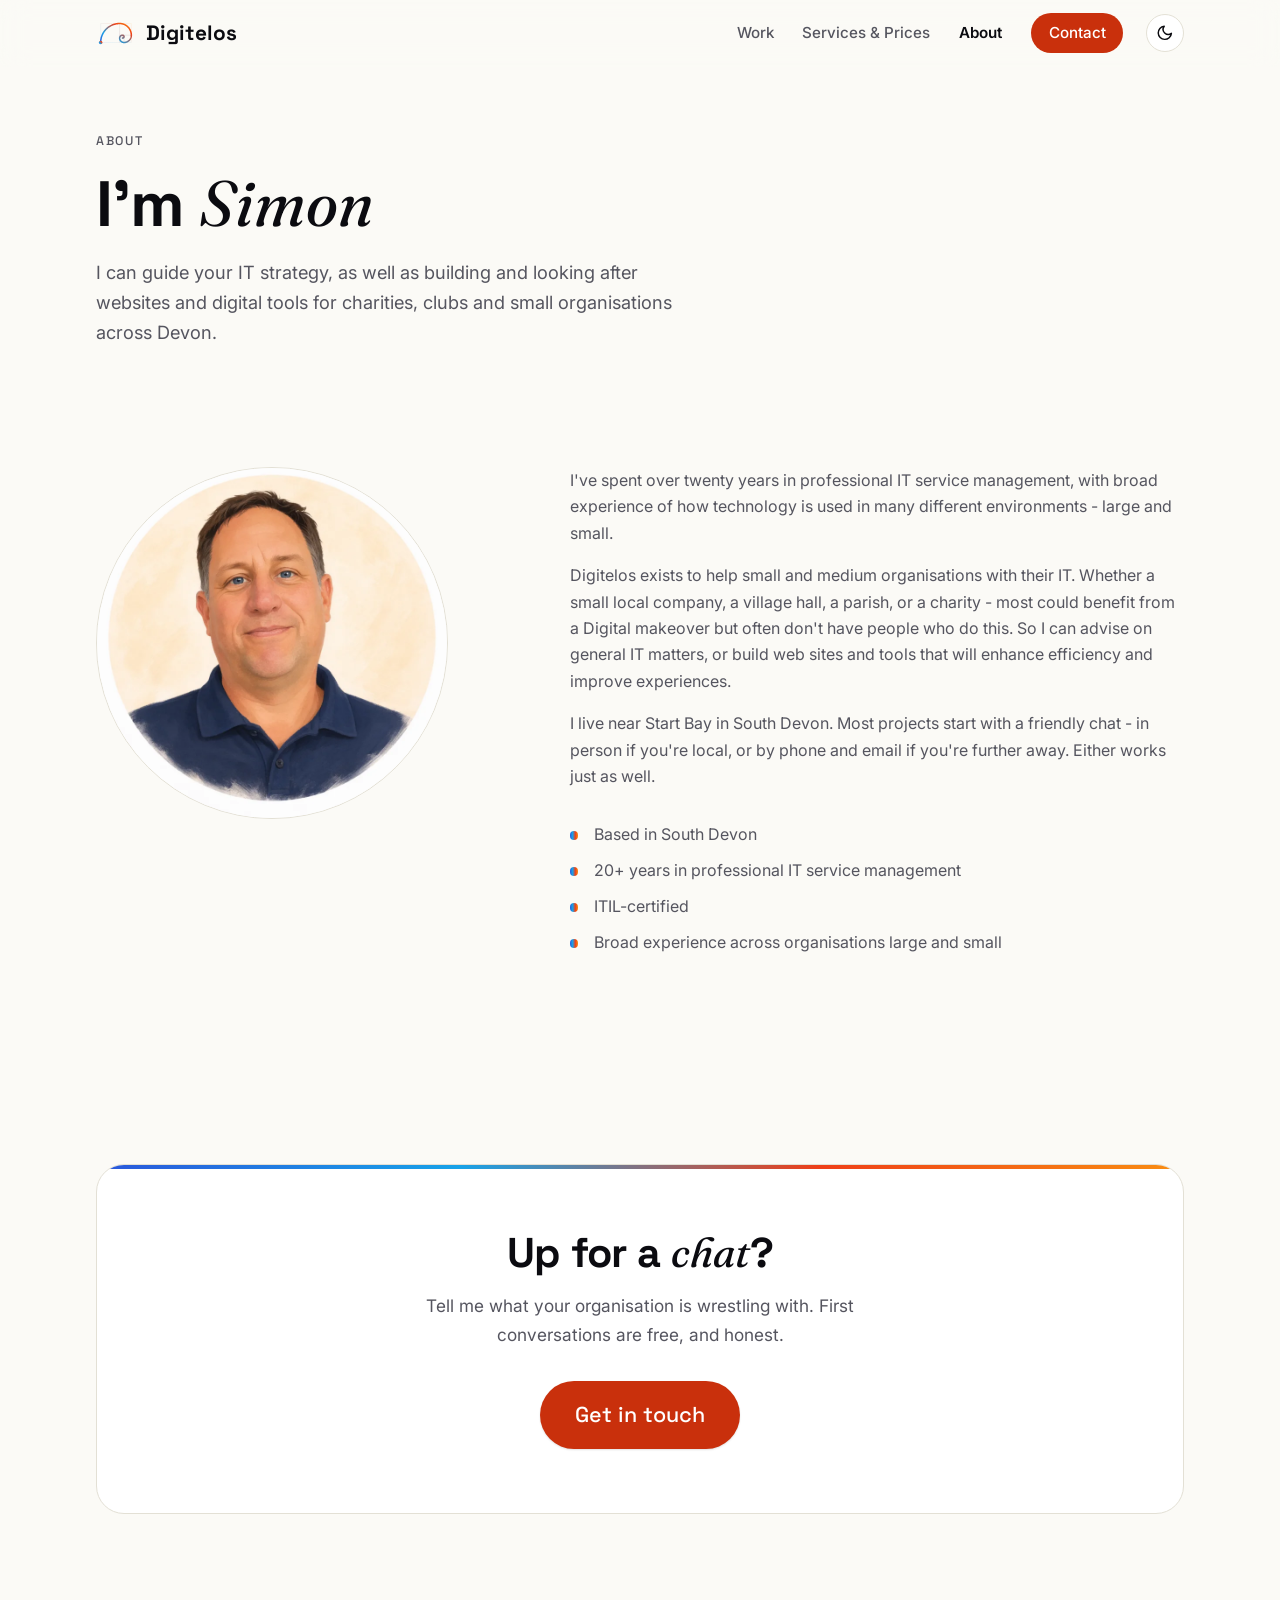
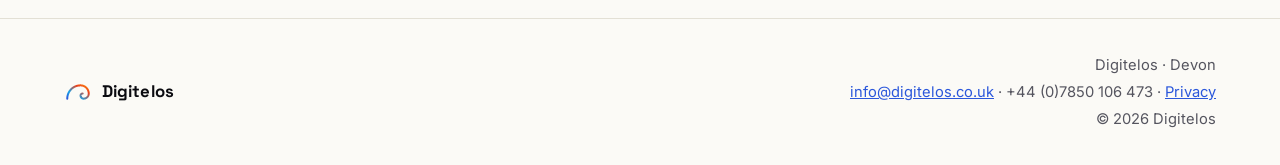
==== commit a909dbd6: "Revise about section for clarity and conciseness Updated the about section to clarify services and e" ====
--- a/about/index.html
+++ b/about/index.html
@@ -98,8 +98,8 @@
           <img class="portrait" src="/assets/graphics/simon.webp" alt="Illustrated portrait of Simon" width="800" height="800">
         </figure>
         <div class="about-story reveal" style="--i:1">
-          <p>I've spent over twenty years in professional IT service management, with broad experience of how technology is used in many different environments - large and small. The common thread has always been keeping important systems running properly: security, backups, accessibility, data protection. I'm ITIL-certified, which is the boring way of saying I take running things seriously.</p>
-          <p>Digitelos exists because small and medium organisations deserve the same care. Whether a small local company, a village hall, a parish, or a charity - most could benefit from a Digital makeover but often don't have people who do this. So I can advise on general IT matters, or build sites and tools that will enhance efficiency and improve experiences.</p>
+          <p>I've spent over twenty years in professional IT service management, with broad experience of how technology is used in many different environments - large and small. </p>
+          <p>Digitelos exists to help small and medium organisations with their IT. Whether a small local company, a village hall, a parish, or a charity - most could benefit from a Digital makeover but often don't have people who do this. So I can advise on general IT matters, or build web sites and tools that will enhance efficiency and improve experiences.</p>
           <p>I live near Start Bay in South Devon. Most projects start with a friendly chat - in person if you're local, or by phone and email if you're further away. Either works just as well.</p>
           <ul class="fact-list">
             <li>Based in South Devon</li>
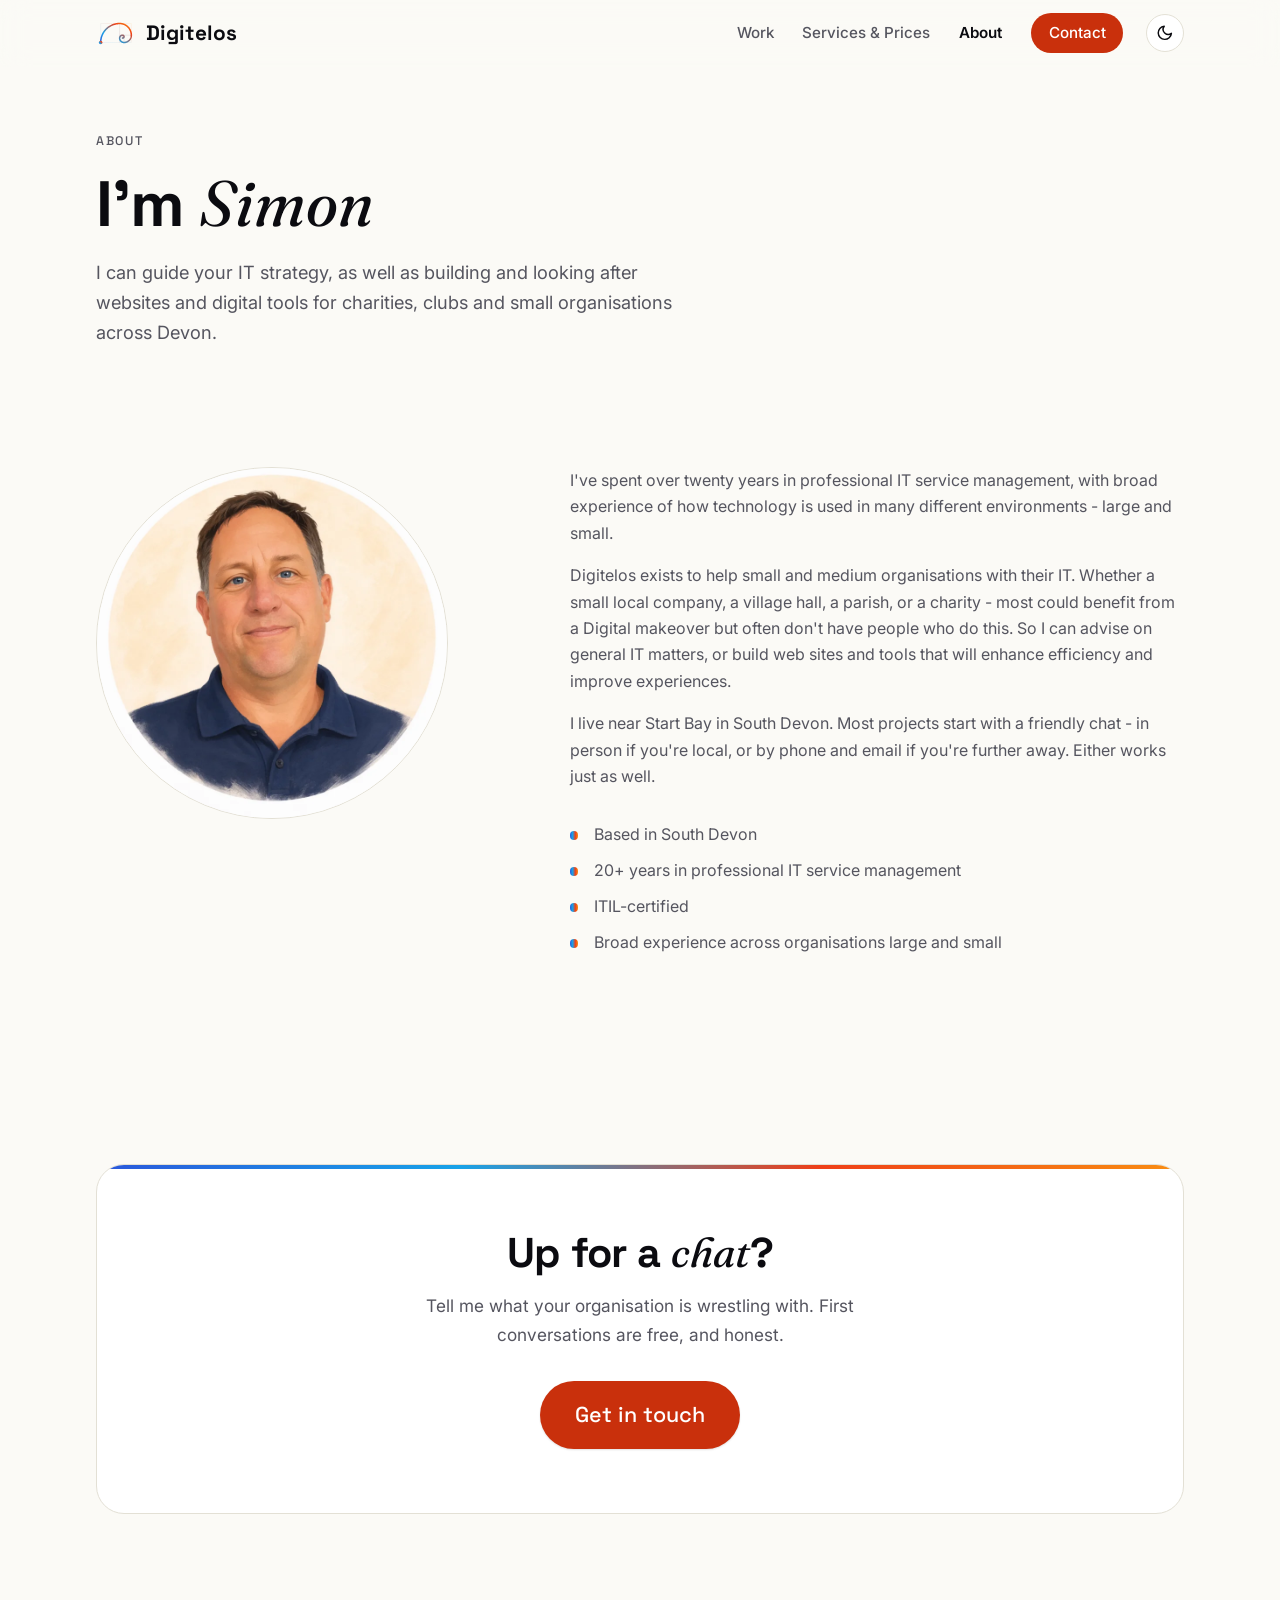
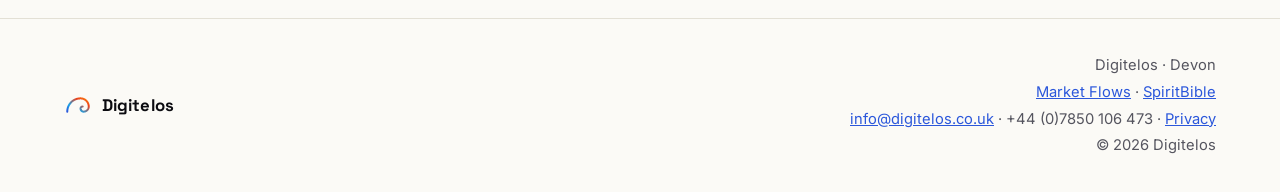
==== commit db79b5ed: "Footer: sitewide links to Market Flows and SpiritBible Prominent internal links to the app subdomain" ====
--- a/about/index.html
+++ b/about/index.html
@@ -128,6 +128,7 @@
       </a>
       <div class="footer-meta">
         <p>Digitelos · Devon</p>
+        <p><a href="https://flows.digitelos.co.uk">Market Flows</a> · <a href="https://spirit.digitelos.co.uk">SpiritBible</a></p>
         <p><a href="mailto:info@digitelos.co.uk">info@digitelos.co.uk</a> · <a class="footer-phone" href="tel:+447850106473">+44 (0)7850 106 473</a> · <a href="/privacy/">Privacy</a></p>
         <p>&copy; <span data-year>2026</span> Digitelos</p>
       </div>
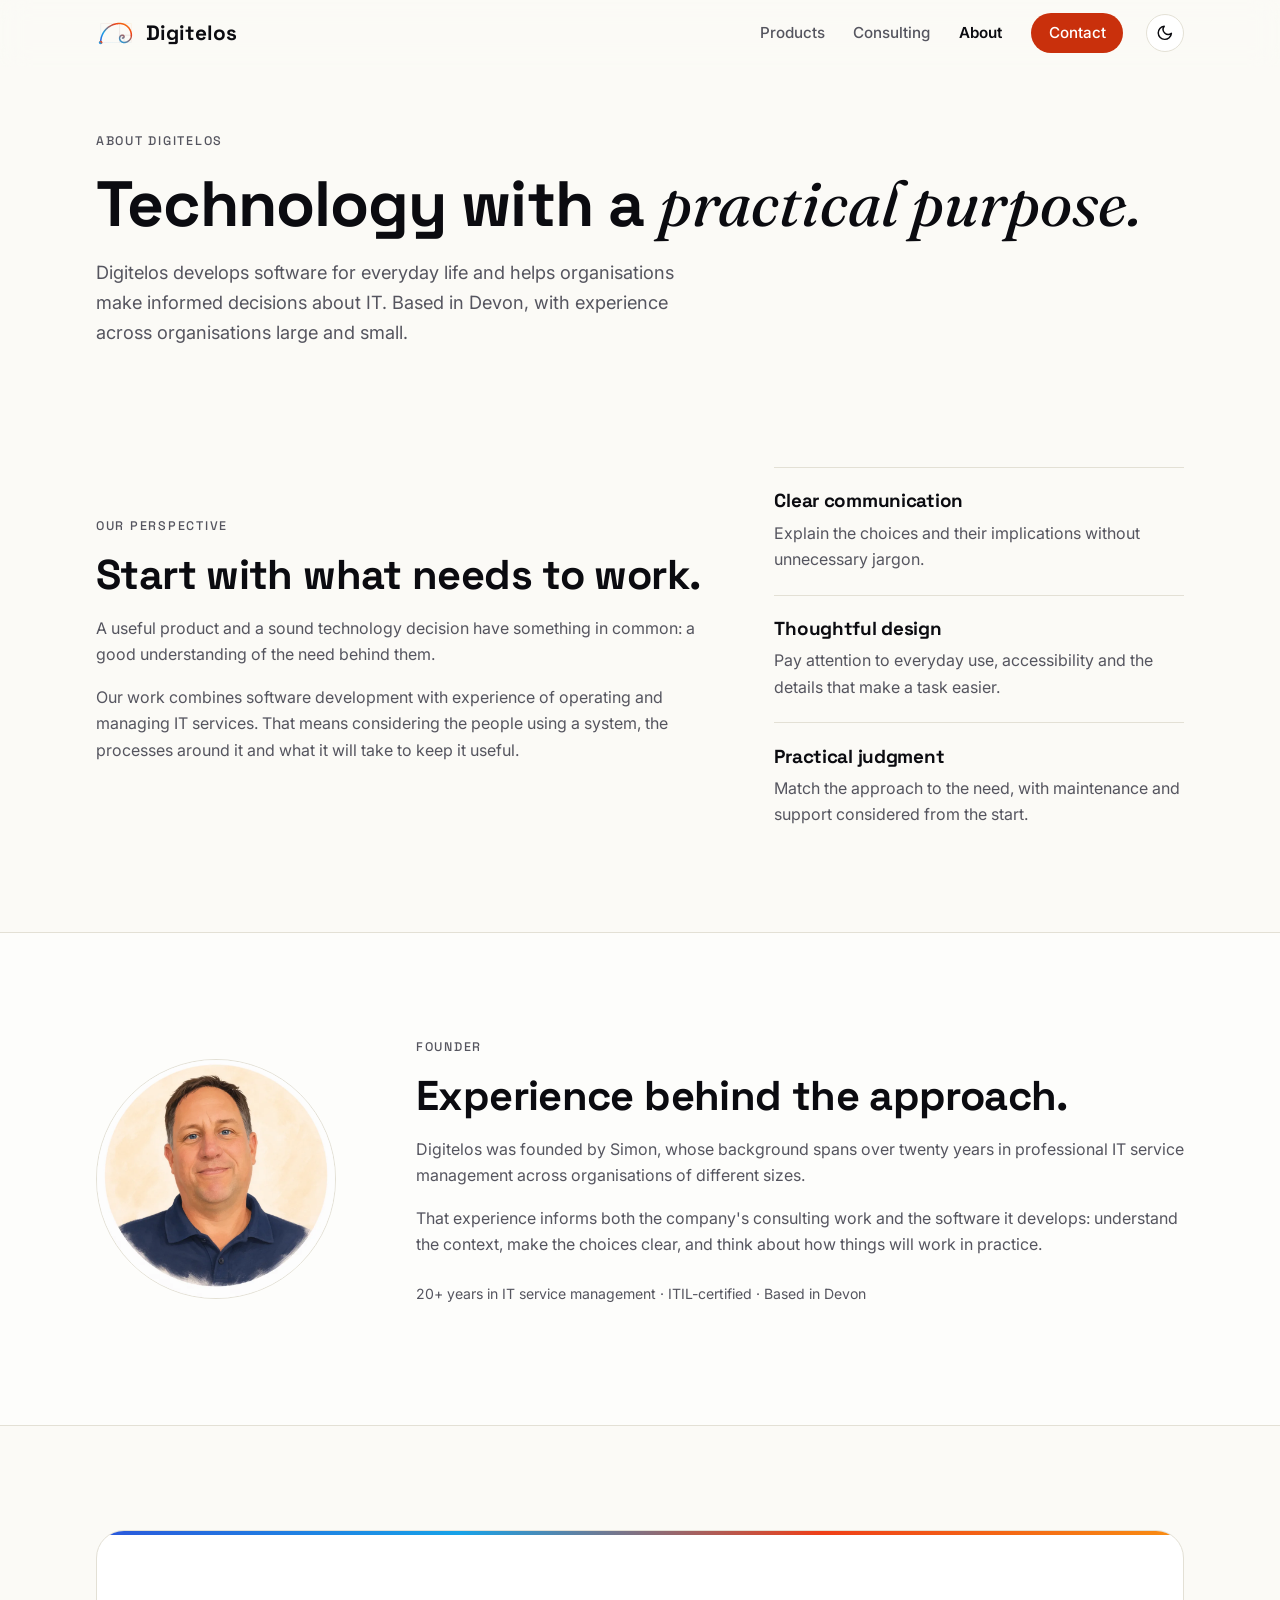
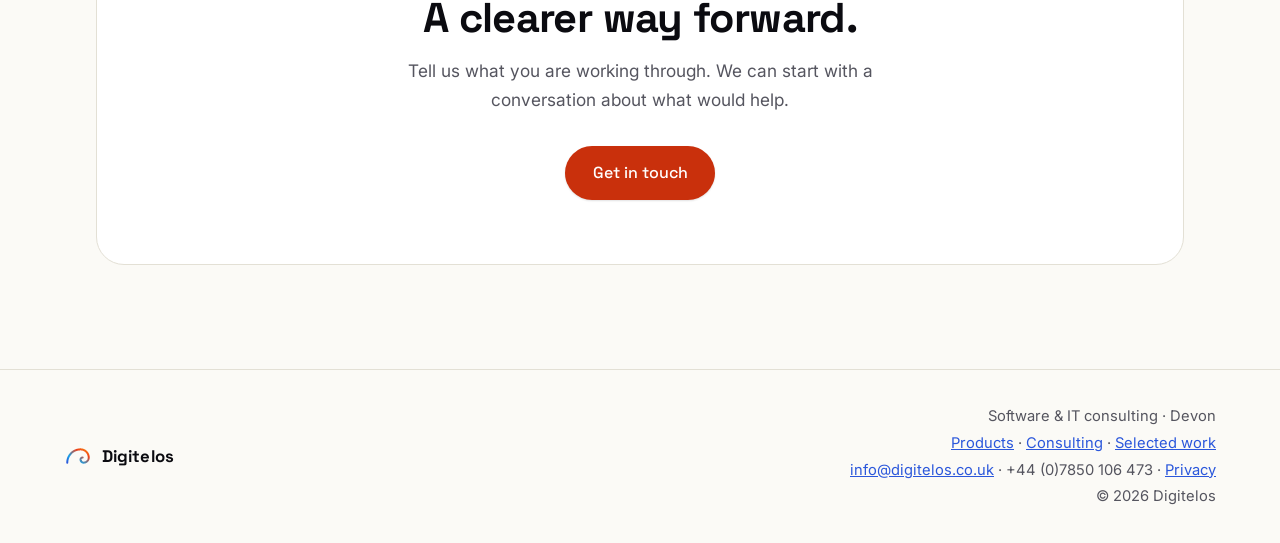
==== commit 5025797b: "Reposition Digitelos around software products and IT consulting" ====
--- a/about/index.html
+++ b/about/index.html
@@ -3,8 +3,8 @@
 <head>
   <meta charset="UTF-8">
   <meta name="viewport" content="width=device-width, initial-scale=1.0">
-  <title>About Simon - Digitelos, Devon</title>
-  <meta name="description" content="Simon of Digitelos: over twenty years in IT service management across organisations large and small, now building websites and digital tools for Devon charities and clubs.">
+  <title>About Digitelos - Software &amp; IT Consulting</title>
+  <meta name="description" content="Digitelos develops practical software and provides IT consulting. Learn about our approach and founder Simon’s twenty-plus years of IT service management experience.">
   <link rel="canonical" href="https://digitelos.co.uk/about/">
 
   <link rel="icon" href="/favicon.ico" sizes="48x48">
@@ -13,9 +13,12 @@
   <link rel="manifest" href="/site.webmanifest">
   <meta name="theme-color" content="#FBFAF6">
 
-  <meta property="og:title" content="About Simon - Digitelos, Devon">
-  <meta property="og:description" content="Simon of Digitelos: over twenty years in IT service management across organisations large and small, now building websites and digital tools for Devon charities and clubs.">
-  <meta property="og:image" content="https://digitelos.co.uk/assets/graphics/og-image.png">
+  <meta property="og:title" content="About Digitelos - Software &amp; IT Consulting">
+  <meta property="og:description" content="Digitelos develops practical software and provides IT consulting. Learn about our approach and founder Simon’s twenty-plus years of IT service management experience.">
+  <meta property="og:image" content="https://digitelos.co.uk/assets/graphics/og-company.png">
+  <meta property="og:image:width" content="1200">
+  <meta property="og:image:height" content="630">
+  <meta property="og:image:alt" content="Digitelos - Thoughtful software. Practical IT expertise.">
   <meta property="og:type" content="website">
   <meta property="og:url" content="https://digitelos.co.uk/about/">
 
@@ -35,22 +38,33 @@
   </script>
 
   <script type="application/ld+json">
-  {
-    "@context": "https://schema.org",
-    "@type": "LocalBusiness",
-    "name": "Digitelos",
-    "description": "Consulting, websites and digital tools for charities, clubs and small organisations in Devon and the South West.",
-    "url": "https://digitelos.co.uk/",
-    "email": "info@digitelos.co.uk",
-    "telephone": "+44 7850 106473",
-    "image": "https://digitelos.co.uk/assets/graphics/og-image.png",
-    "logo": "https://digitelos.co.uk/assets/graphics/logo/Digitelos-B-icon.svg",
-    "address": { "@type": "PostalAddress", "addressLocality": "Kingsbridge", "addressRegion": "Devon", "addressCountry": "GB" },
-    "areaServed": ["Devon", "South West England"],
-    "founder": { "@type": "Person", "name": "Simon" },
-    "priceRange": "££"
+{
+  "@context": "https://schema.org",
+  "@type": "LocalBusiness",
+  "name": "Digitelos",
+  "description": "Software products for everyday life and practical IT consulting, based in Devon.",
+  "url": "https://digitelos.co.uk/",
+  "email": "info@digitelos.co.uk",
+  "telephone": "+44 7850 106473",
+  "image": "https://digitelos.co.uk/assets/graphics/og-company.png",
+  "logo": "https://digitelos.co.uk/assets/graphics/logo/Digitelos-B-icon.svg",
+  "address": {
+    "@type": "PostalAddress",
+    "addressLocality": "Kingsbridge",
+    "addressRegion": "Devon",
+    "addressCountry": "GB"
+  },
+  "areaServed": [
+    "Devon",
+    "South West England"
+  ],
+  "founder": {
+    "@type": "Person",
+    "name": "Simon"
   }
+}
   </script>
+
 </head>
 <body>
 
@@ -67,8 +81,8 @@
           <svg class="icon-close" viewBox="0 0 24 24" fill="none" stroke="currentColor" stroke-width="2" stroke-linecap="round" aria-hidden="true"><path d="M6 6l12 12M18 6L6 18"/></svg>
         </button>
         <div class="nav-menu" id="nav-menu">
-          <a href="/work/">Work</a>
-          <a href="/services/">Services &amp; Prices</a>
+          <a href="/products/">Products</a>
+          <a href="/consulting/">Consulting</a>
           <a href="/about/" aria-current="page">About</a>
           <a href="/contact/" class="nav-cta">Contact</a>
         </div>
@@ -87,35 +101,25 @@
 
   <main id="main">
     <section class="page-hero">
-      <p class="eyebrow">About</p>
-      <h1>I'm <em class="accent-serif">Simon</em></h1>
-      <p class="lede">I can guide your IT strategy, as well as building and looking after websites and digital tools for charities, clubs and small organisations across Devon.</p>
+      <p class="eyebrow">About Digitelos</p>
+      <h1>Technology with a <em class="accent-serif">practical purpose.</em></h1>
+      <p class="lede">Digitelos develops software for everyday life and helps organisations make informed decisions about IT. Based in Devon, with experience across organisations large and small.</p>
     </section>
-
-    <section class="section">
-      <div class="about-layout">
-        <figure class="about-photo reveal">
-          <img class="portrait" src="/assets/graphics/simon.webp" alt="Illustrated portrait of Simon" width="800" height="800">
-        </figure>
-        <div class="about-story reveal" style="--i:1">
-          <p>I've spent over twenty years in professional IT service management, with broad experience of how technology is used in many different environments - large and small. </p>
-          <p>Digitelos exists to help small and medium organisations with their IT. Whether a small local company, a village hall, a parish, or a charity - most could benefit from a Digital makeover but often don't have people who do this. So I can advise on general IT matters, or build web sites and tools that will enhance efficiency and improve experiences.</p>
-          <p>I live near Start Bay in South Devon. Most projects start with a friendly chat - in person if you're local, or by phone and email if you're further away. Either works just as well.</p>
-          <ul class="fact-list">
-            <li>Based in South Devon</li>
-            <li>20+ years in professional IT service management</li>
-            <li>ITIL-certified</li>
-            <li>Broad experience across organisations large and small</li>
-          </ul>
-        </div>
+    <section class="section why-grid">
+      <div class="reveal"><p class="eyebrow">Our perspective</p><h2>Start with what needs to work.</h2><p>A useful product and a sound technology decision have something in common: a good understanding of the need behind them.</p><p>Our work combines software development with experience of operating and managing IT services. That means considering the people using a system, the processes around it and what it will take to keep it useful.</p></div>
+      <ul class="principles reveal" style="--i:1"><li><h3>Clear communication</h3><p>Explain the choices and their implications without unnecessary jargon.</p></li><li><h3>Thoughtful design</h3><p>Pay attention to everyday use, accessibility and the details that make a task easier.</p></li><li><h3>Practical judgment</h3><p>Match the approach to the need, with maintenance and support considered from the start.</p></li></ul>
+    </section>
+    <section class="section section-alt">
+      <div class="founder-layout reveal">
+        <img class="founder-portrait" src="/assets/graphics/simon.webp" alt="Illustrated portrait of Simon, founder of Digitelos" width="800" height="800" loading="lazy">
+        <div><p class="eyebrow">Founder</p><h2>Experience behind the approach.</h2><p>Digitelos was founded by Simon, whose background spans over twenty years in professional IT service management across organisations of different sizes.</p><p>That experience informs both the company's consulting work and the software it develops: understand the context, make the choices clear, and think about how things will work in practice.</p><p class="founder-credentials">20+ years in IT service management · ITIL-certified · Based in Devon</p></div>
       </div>
     </section>
-
     <section class="section">
       <div class="contact-panel reveal">
-        <h2>Up for a <em class="accent-serif">chat</em>?</h2>
-        <p class="section-lede">Tell me what your organisation is wrestling with. First conversations are free, and honest.</p>
-        <a class="btn btn-primary btn-lg" href="/contact/">Get in touch</a>
+        <h2>A clearer way forward.</h2>
+        <p class="section-lede">Tell us what you are working through. We can start with a conversation about what would help.</p>
+        <a class="btn btn-primary" href="/contact/">Get in touch</a>
       </div>
     </section>
   </main>
@@ -127,8 +131,8 @@
         <span class="brand-name">Digitelos</span>
       </a>
       <div class="footer-meta">
-        <p>Digitelos · Devon</p>
-        <p><a href="https://flows.digitelos.co.uk">Market Flows</a> · <a href="https://spirit.digitelos.co.uk">SpiritBible</a></p>
+        <p>Software &amp; IT consulting · Devon</p>
+        <p><a href="/products/">Products</a> · <a href="/consulting/">Consulting</a> · <a href="/work/">Selected work</a></p>
         <p><a href="mailto:info@digitelos.co.uk">info@digitelos.co.uk</a> · <a class="footer-phone" href="tel:+447850106473">+44 (0)7850 106 473</a> · <a href="/privacy/">Privacy</a></p>
         <p>&copy; <span data-year>2026</span> Digitelos</p>
       </div>
--- a/css/main.css
+++ b/css/main.css
@@ -890,3 +890,77 @@
   .reveal { opacity: 1; transform: none; }
   .replay { display: none; }
 }
+
+/* Company and product pages */
+.hero-copy h1 { font-size: clamp(2.6rem, 4.6vw, 4rem); }
+.hero-note { max-width: 28rem; color: var(--text-muted); font-size: 0.88rem; }
+.hero-copy .hero-ctas { margin-bottom: 1.5rem; }
+.text-link { display: inline-block; font-weight: 600; text-decoration-thickness: 1px; text-underline-offset: 0.3em; }
+.link-arrow { width: 1em; height: 1em; margin-left: 0.35rem; vertical-align: -0.1em; }
+.section-alt > * { max-width: calc(var(--max-width) - 4rem); margin-left: auto; margin-right: auto; }
+.section-alt .section-lede { max-width: 44rem; }
+.offering-grid { display: grid; grid-template-columns: repeat(2, minmax(0, 1fr)); gap: var(--space-4); }
+.offering { border-top: 2px solid var(--accent); padding-top: var(--space-3); }
+.offering:nth-child(2) { border-top-color: var(--azure); }
+.offering h3 { font-size: clamp(1.5rem, 2.8vw, 2rem); }
+.offering > p:not(.eyebrow) { color: var(--text-muted); max-width: 31rem; }
+.offering .text-link { margin-top: 0.6rem; }
+.principles { list-style: none; padding: 0; margin: 0; }
+.principles li { border-top: 1px solid var(--border); padding: 1.4rem 0; }
+.principles li:last-child { padding-bottom: 0; }
+.principles p { color: var(--text-muted); margin: 0; }
+.selected-note { display: flex; justify-content: space-between; align-items: center; gap: var(--space-3); padding-bottom: 0; }
+.selected-note > div { max-width: 42rem; }
+.selected-note > .text-link { flex-shrink: 0; }
+.selected-note h2 { font-size: clamp(1.6rem, 3vw, 2.1rem); }
+.service-list { display: grid; gap: var(--space-4); }
+.service-row { display: grid; grid-template-columns: minmax(0, 4fr) minmax(0, 5fr); gap: var(--space-4); border-top: 1px solid var(--border); padding-top: var(--space-3); }
+.service-row h2 { font-size: clamp(1.6rem, 3vw, 2.1rem); }
+.service-row > div > p:not(.eyebrow) { color: var(--text-muted); }
+.deliverable { border-left: 2px solid var(--accent); padding-left: 1rem; margin-top: 1.5rem; }
+.deliverable strong { color: var(--text); }
+.product-list { gap: var(--space-5); }
+.product-list .project + .project { border-top: 1px solid var(--border); padding-top: var(--space-4); }
+.product-list .shot-secondary { display: none; }
+.founder-layout { display: grid; grid-template-columns: minmax(0, 1fr) minmax(0, 3fr); gap: var(--space-4); align-items: center; }
+.founder-portrait { width: min(100%, 15rem); border-radius: 50%; border: 1px solid var(--border); }
+.founder-layout p:not(.eyebrow) { color: var(--text-muted); }
+.founder-credentials { font-size: 0.88rem; margin-top: 1.5rem; }
+.archive-links { padding-top: 0; }
+.archive-links h2 { font-size: 1.5rem; }
+.archive-links p { color: var(--text-muted); scroll-margin-top: 6rem; }
+.scene-controls { display: flex; align-items: center; justify-content: flex-end; gap: 1rem; min-height: 2.75rem; margin-top: 0.5rem; }
+.scene-controls[hidden] { display: none; }
+.scene-controls .replay { position: static; flex-shrink: 0; }
+.sound-option { display: inline-flex; align-items: center; gap: 0.5rem; color: var(--text-muted); font-size: 0.85rem; cursor: pointer; }
+.sound-option input { accent-color: var(--accent); width: 1rem; height: 1rem; }
+button.btn { border: 1px solid transparent; }
+button:disabled { cursor: default; opacity: 0.55; }
+html { scroll-padding-top: 6rem; }
+
+/* Content and navigation remain usable without JavaScript. */
+html:not(.js) .chaos-item { opacity: 0; }
+html:not(.js) .scaffold, html:not(.js) .spiral-dot, html:not(.js) .sprig,
+html:not(.js) .leaf, html:not(.js) .berry, html:not(.js) .bloom { opacity: 1; transform: none; scale: 1; }
+html:not(.js) .spiral-path { stroke-dashoffset: 0; }
+html:not(.js) .theme-toggle { display: none; }
+@media (max-width: 900px) {
+  .hero-scene { width: 100%; }
+  .selected-note { flex-direction: column; align-items: flex-start; }
+}
+@media (max-width: 720px) {
+  .offering-grid, .service-row { grid-template-columns: 1fr; gap: var(--space-3); }
+  .founder-layout { grid-template-columns: 1fr; gap: var(--space-3); }
+  .founder-portrait { width: 8rem; }
+  .project-flip .project-figure { order: 0; }
+  .page-hero { padding-left: var(--space-2); padding-right: var(--space-2); }
+  html:not(.js) .header-inner { flex-wrap: wrap; }
+  html:not(.js) .site-nav { width: 100%; }
+  html:not(.js) .nav-toggle { display: none; }
+  html:not(.js) .nav-menu { display: flex; position: static; flex-direction: row; flex-wrap: wrap; gap: 1rem; padding: 0; border: 0; box-shadow: none; }
+  html:not(.js) .nav-menu a { font-size: 0.9rem; border: 0; }
+  html:not(.js) .nav-menu .nav-cta { margin: 0; padding: 0.9rem; }
+}
+@media (prefers-reduced-motion: reduce) {
+  .scene-controls { display: none; }
+}
